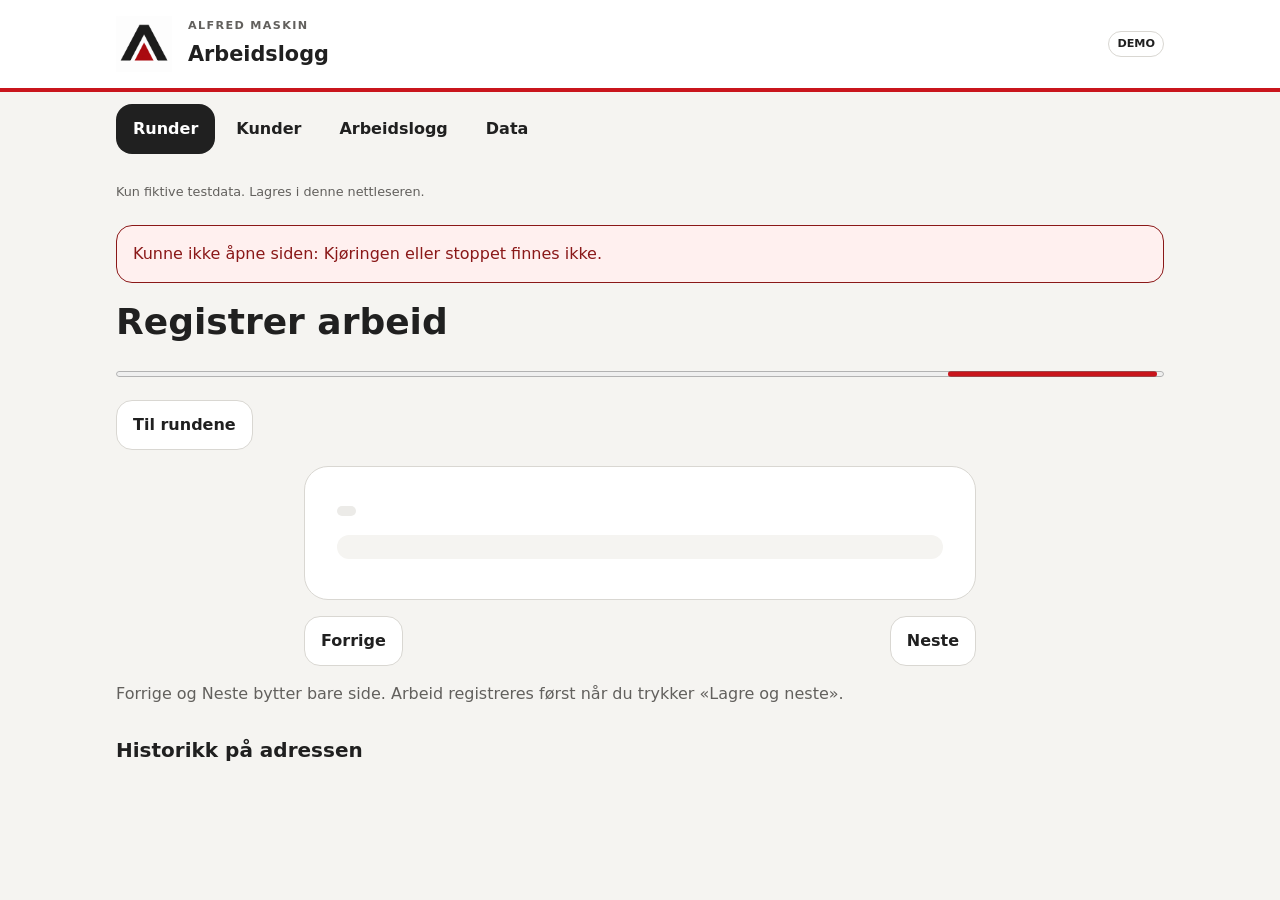
==== arbeid.html @ 04f987e0 "Major update" ====
<!doctype html>
<html lang="nb">
<head>
    <meta charset="UTF-8">
    <meta name="viewport" content="width=device-width, initial-scale=1">
    <title>Registrer arbeid | ALFRED MASKIN</title>
    <link rel="stylesheet" href="style.css">
    <script src="js/data.js" defer></script>
    <script src="js/storage.js" defer></script>
    <script src="js/app.js" defer></script>
</head>
<body data-page="work">
    <header class="app-header">
        <div class="header-inner">
            <img class="brand-logo" src="assets/Nettside%20for%20ALFRED%20MASKIN/3.png" alt="ALFRED MASKIN">
            <div>
                <p class="eyebrow">ALFRED MASKIN</p>
                <p class="app-title">Arbeidslogg</p>
            </div>
            <span class="demo-badge">DEMO</span>
        </div>
    </header>

    <nav class="main-nav" aria-label="Hovedmeny">
        <a href="index.html" aria-current="page">Runder</a>
        <a href="kunder.html">Kunder</a>
        <a href="historikk.html">Arbeidslogg</a>
        <a href="data.html">Data</a>
    </nav>

    <main>
        <p class="prototype-note">Kun fiktive testdata. Lagres i denne nettleseren.</p>
        <p id="feedback" role="status" aria-live="polite" hidden></p>

        <div id="app">
            <div class="page-heading">
                <h1 id="run-name">Registrer arbeid</h1>
                <p id="run-progress"></p>
            </div>

            <progress id="progress" aria-label="Behandlede stopp"></progress>

            <div class="toolbar">
                <a class="button" href="index.html">Til rundene</a>
                <span id="stop-number"></span>
            </div>

            <article class="card work-card">
                <span id="stop-status" class="status"></span>
                <h2 id="customer-name"></h2>
                <p id="work-address" class="address"></p>
                <p id="instructions" class="instructions"></p>
                <p id="saved-work"></p>

                <form id="work-form" class="stack">
                    <label>
                        Tjeneste
                        <select name="service"></select>
                    </label>
                    <label>
                        Utført dato og klokkeslett
                        <input type="datetime-local" name="workedAt" required>
                    </label>
                    <label>
                        Varighet i minutter (valgfritt)
                        <input type="number" name="duration" min="0" max="10080" step="1" inputmode="numeric">
                    </label>
                    <label>
                        Notat (valgfritt)
                        <textarea name="note" rows="3" maxlength="2000"></textarea>
                    </label>
                    <button type="submit" class="primary">Lagre og neste</button>
                    <button type="button" data-action="skip-stop">Hopp over</button>
                </form>
            </article>

            <div class="work-navigation">
                <a id="previous-stop" class="button">Forrige</a>
                <a id="next-stop" class="button">Neste</a>
            </div>

            <p class="muted">Forrige og Neste bytter bare side. Arbeid registreres først når du trykker «Lagre og neste».</p>
            <h2 class="section-title">Historikk på adressen</h2>
            <div id="address-history"></div>
        </div>

        <noscript>JavaScript må være på for å lese og lagre demodata. Menylenkene fungerer uten.</noscript>
    </main>
</body>
</html>
---- style.css ----
/* =========================================================
   Design tokens
   Change these variables to customise the whole app.
   ========================================================= */

:root {
  font-family: system-ui, sans-serif;
  line-height: 1.5;
  color: var(--color-text);
  background: var(--color-background);

  --color-accent: #c9151c;
  --color-accent-hover: #a91016;
  --color-background: #f5f4f1;
  --color-surface: #fff;
  --color-text: #202020;
  --color-muted: #62605d;
  --color-border: #d9d7d2;
  --color-hover-surface: #ecebe7;
  --color-focus: #2467b4;
  --color-inverse: #fff;
  --color-input-border: #a6a39d;
  --color-dark: #202020;
  --color-status-text: #4c4944;
  --color-status-background: #ecebe8;
  --color-success-text: #205e32;
  --color-success-background: #e3f0e6;
  --color-warning-text: #7b5107;
  --color-warning-background: #fff0d6;
  --color-error-text: #8a1818;
  --color-error-background: #fff0ef;
  --color-transparent: transparent;

  --content-width: 68rem;

  
  --radius: 1rem;
  --corner-shape: superellipse(2);

  --radius-small: 1rem;
  --radius-medium: 1.5rem;
  --radius-large: 2.5rem;
}


/* =========================================================
   Reset and shared elements
   ========================================================= */

* {
  box-sizing: border-box;
}

body {
  margin: 0;
}

button,
input,
select,
textarea {
  font: inherit;
}

button,
input,
select {
  min-height: 3rem;
}

button {
  padding: 0.75rem 1rem;
  color: var(--color-text);
  background: var(--color-surface);
  border: 1px solid var(--color-border);
  border-radius: var(--radius-small);
  corner-shape: var(--corner-shape);
  font-weight: 650;
  cursor: pointer;
}

button:hover {
  background: var(--color-hover-surface);
}

button:disabled {
  opacity: 0.45;
  cursor: default;
}

button.primary {
  color: var(--color-inverse);
  background: var(--color-accent);
  border-color: var(--color-accent);
}

button.primary:hover {
  background: var(--color-accent-hover);
}

:focus-visible {
  outline: 3px solid var(--color-focus);
  outline-offset: 3px;
}

[hidden] {
  display: none !important;
}


/* =========================================================
   Typography
   ========================================================= */

h1,
h2,
h3,
p {
  overflow-wrap: anywhere;
}

h1,
h2,
h3 {
  margin: 0;
  line-height: 1.25;
}

h1 {
  font-size: clamp(1.75rem, 4vw, 2.25rem);
}

h2 {
  font-size: 1.25rem;
}

h3 {
  font-size: 1.1rem;
}

p {
  margin: 0.5rem 0;
}

h1:focus {
  outline: none;
}


/* =========================================================
   Page header and navigation
   ========================================================= */

.app-header {
  background: var(--color-inverse);
  border-bottom: 4px solid var(--color-accent);
}

.header-inner {
  display: flex;
  align-items: center;
  gap: 1rem;
  max-width: var(--content-width);
  margin: auto;
  padding: 1rem 1.25rem;
}

.brand-logo {
  width: 3.5rem;
  height: 3.5rem;
  object-fit: contain;
}

.eyebrow {
  margin: 0 0 0.25rem;
  color: var(--color-muted);
  font-size: 0.7rem;
  font-weight: 800;
  letter-spacing: 0.12em;
}

.app-title {
  margin: 0;
  font-size: 1.3rem;
  font-weight: 750;
}

.demo-badge {
  margin-left: auto;
  padding: 0.25rem 0.5rem;
  border: 1px solid var(--color-border);
  border-radius: var(--radius-small);
  corner-shape: var(--corner-shape);
  font-size: 0.7rem;
  font-weight: 750;
}

.main-nav {
  display: flex;
  gap: 0.25rem;
  max-width: var(--content-width);
  margin: auto;
  padding: 0.75rem 1.25rem;
}




/* =========================================================
   Main layout and page content
   ========================================================= */

main {
  max-width: var(--content-width);
  margin: auto;
  padding: 1rem 1.25rem 4rem;
}

.prototype-note {
  margin: 0 0 1.5rem;
  color: var(--color-muted);
  font-size: 0.8rem;
}

.page-heading {
  margin-bottom: 1.5rem;
}

.page-heading p,
.muted,
.card > p {
  color: var(--color-muted);
}

.section-title {
  margin: 2rem 0 1rem;
}


/* =========================================================
   Cards and layout helpers
   ========================================================= */

.card {
  min-width: 0;
  padding: 1.25rem;
  background: var(--color-surface);
  border: 1px solid var(--color-border);
  border-radius: var(--radius-medium);
  corner-shape: var(--corner-shape);
}

.card-grid {
  display: grid;
  grid-template-columns: repeat(auto-fit, minmax(min(100%, 21rem), 1fr));
  gap: 1rem;
}

.stack {
  display: grid;
  gap: 1rem;
}

.toolbar,
.row,
.actions,
.work-navigation {
  display: flex;
  align-items: center;
  gap: 0.75rem;
  flex-wrap: wrap;
}

.toolbar {
  justify-content: space-between;
  margin-bottom: 1rem;
}

.row {
  justify-content: space-between;
}

.actions {
  margin-top: 1rem;
}


/* =========================================================
   Forms
   ========================================================= */

label {
  display: grid;
  gap: 0.4rem;
  min-width: 0;
  font-size: 0.95rem;
  font-weight: 600;
}

input,
select,
textarea {
  width: 100%;
  max-width: 100%;
  min-width: 0;
  padding: 0.65rem 0.75rem;
  color: var(--color-text);
  background: var(--color-inverse);
  border: 1px solid var(--color-input-border);
  border-radius: var(--radius-small);
  corner-shape: var(--corner-shape);
}

input[type="file"] {
  padding: 0.35rem;
  cursor: pointer;
}

input[type="file"]::file-selector-button {
  margin-right: 0.75rem;
  padding: 0.65rem 0.9rem;
  color: var(--color-inverse);
  background: var(--color-dark);
  border: 0;
  border-radius: var(--radius-small);
  corner-shape: var(--corner-shape);
  font: inherit;
  font-weight: 650;
  cursor: pointer;
}

input[type="file"]:hover::file-selector-button {
  background: var(--color-accent);
}

input[type="file"]:focus-visible {
  outline: 3px solid var(--color-focus);
  outline-offset: 3px;
}

textarea {
  resize: vertical;
}

.checkbox {
  display: flex;
  align-items: center;
  gap: 0.5rem;
  min-height: 3rem;
  font-weight: 400;
}

.checkbox input {
  width: 1.25rem;
  height: 1.25rem;
  min-height: 0;
  flex-shrink: 0;
  accent-color: var(--color-accent);
}

.filters,
.form-grid {
  display: grid;
  grid-template-columns: repeat(auto-fit, minmax(min(100%, 13rem), 1fr));
  align-items: end;
  gap: 1rem;
  margin-bottom: 1rem;
}

.form-grid {
  margin: 0;
}

.address-fields {
  display: grid;
  gap: 0.75rem;
  min-width: 0;
  margin: 0;
  padding: 1rem;
  border: 1px solid var(--color-border);
  border-radius: var(--radius-medium);
  corner-shape: var(--corner-shape);
}

legend {
  padding: 0 0.5rem;
  font-weight: 700;
}

.service-options {
  display: flex;
  gap: 0.5rem 1.5rem;
  flex-wrap: wrap;
}


/* =========================================================
   Work route and customer lists
   ========================================================= */

.stop-list {
  display: grid;
  gap: 0.75rem;
  margin: 0;
  padding-left: 0;
  list-style-position: inside;
}

.stop-list li::marker {
  font-weight: 750;
}

.work-card {
  max-width: 42rem;
  margin: 1rem auto;
  padding: clamp(1.25rem, 4vw, 2rem);
}

.work-card h2 {
  margin-top: 0.75rem;
  font-size: 1.6rem;
}

.work-card .address {
  color: var(--color-text);
  font-size: 1.15rem;
}

.instructions {
  padding: 0.75rem;
  background: var(--color-background);
  border-radius: var(--radius-small);
  corner-shape: var(--corner-shape);
  white-space: pre-wrap;
}

.work-card form {
  margin-top: 1.5rem;
}

.work-navigation {
  max-width: 42rem;
  margin: 1rem auto;
  justify-content: space-between;
}


/* =========================================================
   Status, feedback, and utility states
   ========================================================= */

.status {
  display: inline-block;
  padding: 0.3rem 0.6rem;
  color: var(--color-status-text);
  background: var(--color-status-background);
  border-radius: var(--radius-small);
  corner-shape: var(--corner-shape);
  font-size: 0.8rem;
  font-weight: 650;
}

.status.completed {
  color: var(--color-success-text);
  background: var(--color-success-background);
}

.status.skipped {
  color: var(--color-warning-text);
  background: var(--color-warning-background);
}

.small {
  font-size: 0.8rem;
}

.empty {
  padding: 1.5rem;
  color: var(--color-muted);
  border: 1px dashed var(--color-border);
  border-radius: var(--radius-medium);
  corner-shape: var(--corner-shape);
}

.feedback {
  margin: 0 0 1rem;
  padding: 1rem;
  border: 1px solid;
  border-radius: var(--radius-small);
  corner-shape: var(--corner-shape);
}

.success {
  color: var(--color-success-text);
  background: var(--color-success-background);
}

.error {
  color: var(--color-error-text);
  background: var(--color-error-background);
}

.restore-form {
  margin-top: 1.5rem;
  padding-top: 1.5rem;
  border-top: 1px solid var(--color-border);
}

progress {
  width: 100%;
  height: 0.75rem;
  margin-bottom: 1rem;
  accent-color: var(--color-accent);
}


/* =========================================================
   Responsive adjustments
   ========================================================= */

@media (max-width: 36rem) {
  .header-inner,
  main {
    padding-right: 1rem;
    padding-left: 1rem;
  }

  .main-nav {
    gap: 0;
    padding: 0.5rem;
  }


  .actions > button {
    flex: 1 1 auto;
  }

  .demo-badge {
    font-size: 0.6rem;
  }

  .card {
    padding: 1rem;
  }
}
/* Ordinary links share the same appearance as action buttons. */
a.button, .main-nav a {
  display: inline-flex; align-items: center; justify-content: center;
  min-height: 3rem; padding: 0.75rem 1rem; color: var(--color-text);
  background: var(--color-surface); border: 1px solid var(--color-border);
  border-radius: var(--radius-small); corner-shape: var(--corner-shape);
  font-weight: 650; text-decoration: none;
}
a.button.primary { background: var(--color-accent); border-color: var(--color-accent); color: var(--color-inverse); }
a.button:hover { background: var(--color-hover-surface); }
a.button.primary:hover { background: var(--color-accent-hover); }
.main-nav a { border-color: var(--color-transparent); background: var(--color-transparent); }
.main-nav a[aria-current] { background: var(--color-dark); color: var(--color-inverse); }
a[aria-disabled] { opacity: 0.45; cursor: default; }
@media (max-width: 36rem) {
  .main-nav a { flex: 1; padding: 0.6rem 0.4rem; font-size: 0.85rem; }
  .actions > a { flex: 1 1 auto; }
}
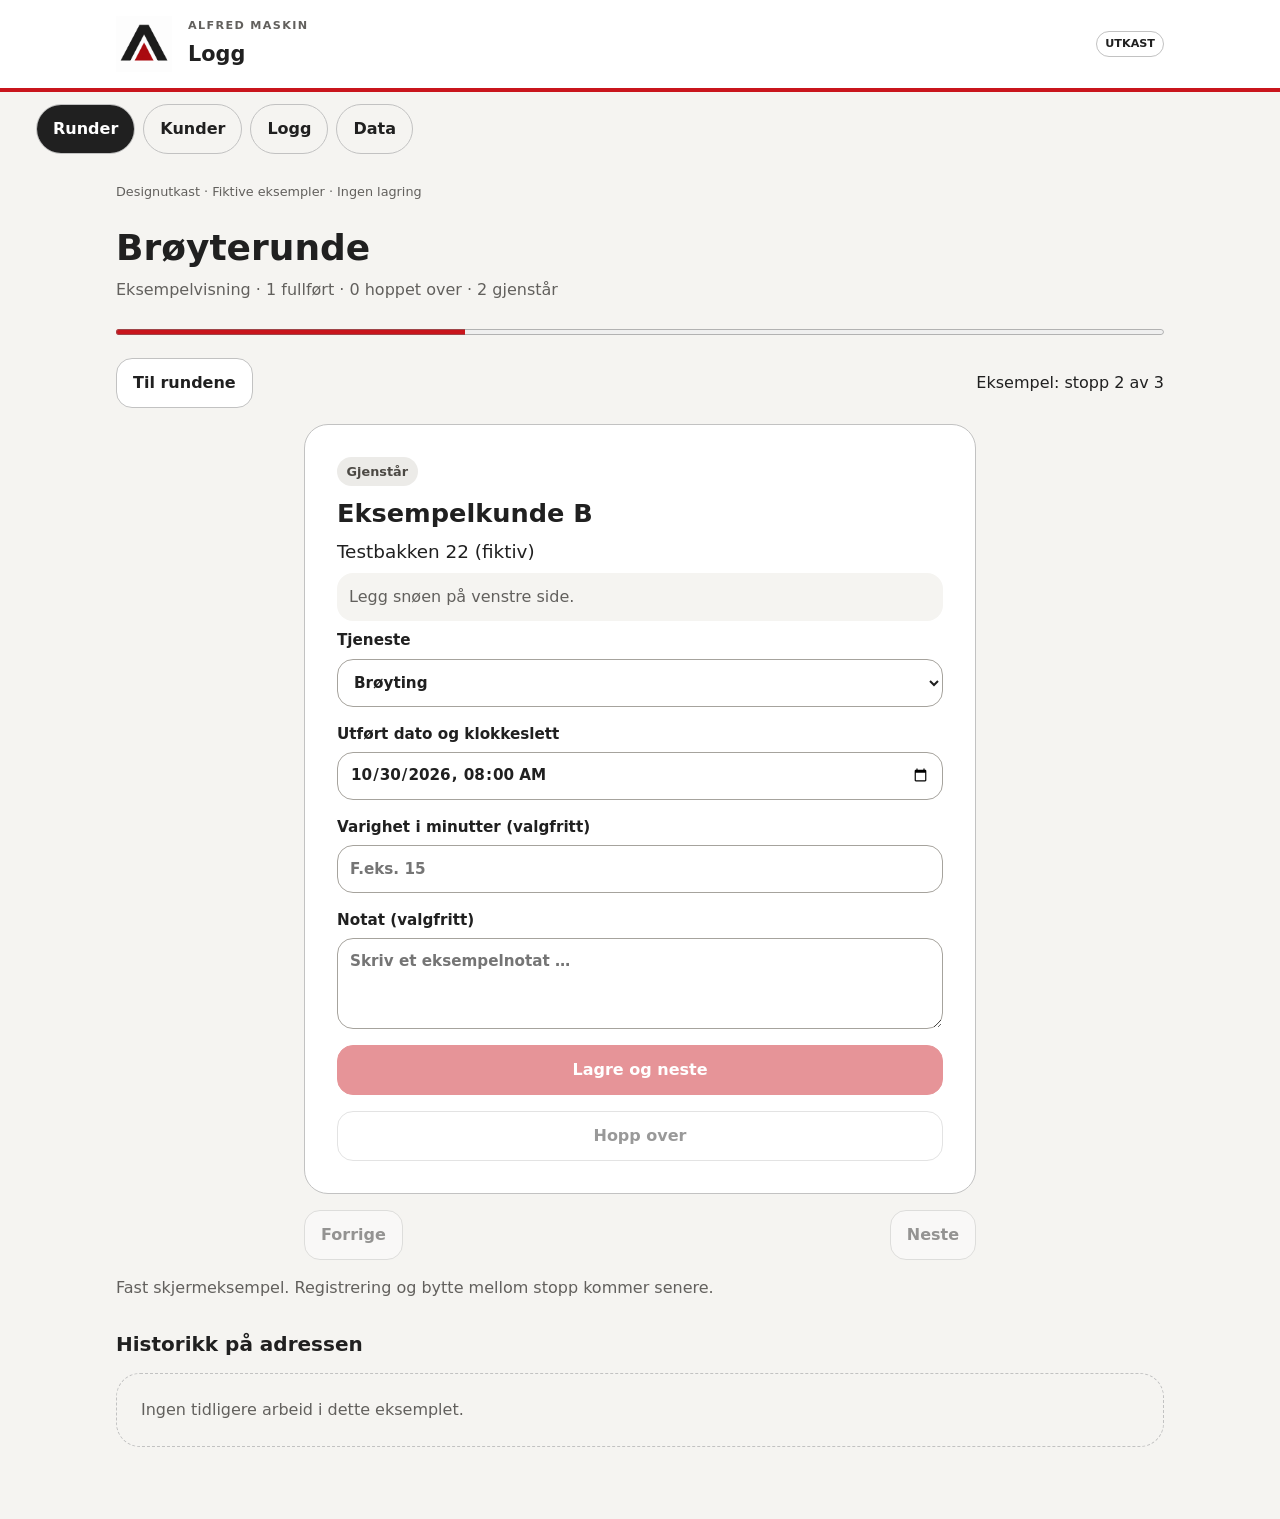
==== commit 77d7bef9: "No JavaScript + minor redesign" ====
--- a/arbeid.html
+++ b/arbeid.html
@@ -1,90 +1,85 @@
 <!doctype html>
 <html lang="nb">
-<head>
-    <meta charset="UTF-8">
-    <meta name="viewport" content="width=device-width, initial-scale=1">
-    <title>Registrer arbeid | ALFRED MASKIN</title>
-    <link rel="stylesheet" href="style.css">
-    <script src="js/data.js" defer></script>
-    <script src="js/storage.js" defer></script>
-    <script src="js/app.js" defer></script>
-</head>
-<body data-page="work">
-    <header class="app-header">
-        <div class="header-inner">
-            <img class="brand-logo" src="assets/Nettside%20for%20ALFRED%20MASKIN/3.png" alt="ALFRED MASKIN">
-            <div>
-                <p class="eyebrow">ALFRED MASKIN</p>
-                <p class="app-title">Arbeidslogg</p>
+    <head>
+        <meta charset="UTF-8">
+        <meta name="viewport" content="width=device-width, initial-scale=1">
+        <title>Registrer arbeid | ALFRED MASKIN</title>
+        <link rel="stylesheet" href="style.css">
+    </head>
+    <body>
+        <header class="app-header">
+            <div class="header-inner">
+                <img class="brand-logo" src="assets/Nettside%20for%20ALFRED%20MASKIN/3.png" alt="ALFRED MASKIN">
+                <div>
+                    <p class="eyebrow">ALFRED MASKIN</p>
+                    <p class="app-title">Logg</p>
+                </div>
+                <span class="demo-badge">UTKAST</span>
             </div>
-            <span class="demo-badge">DEMO</span>
-        </div>
-    </header>
-
-    <nav class="main-nav" aria-label="Hovedmeny">
-        <a href="index.html" aria-current="page">Runder</a>
-        <a href="kunder.html">Kunder</a>
-        <a href="historikk.html">Arbeidslogg</a>
-        <a href="data.html">Data</a>
-    </nav>
-
-    <main>
-        <p class="prototype-note">Kun fiktive testdata. Lagres i denne nettleseren.</p>
-        <p id="feedback" role="status" aria-live="polite" hidden></p>
-
-        <div id="app">
+        </header>
+        <nav class="main-nav" aria-label="Hovedmeny">
+            <a href="index.html" aria-current="page">
+                <span>Runder</span>
+            </a>
+            <a href="kunder.html">
+                <span>Kunder</span>
+            </a>
+            <a href="historikk.html">
+                <span>Logg</span>
+            </a>
+            <a href="data.html">
+                <span>Data</span>
+            </a>
+        </nav>
+        <main>
+            <p class="prototype-note">Designutkast · Fiktive eksempler · Ingen lagring</p>
             <div class="page-heading">
-                <h1 id="run-name">Registrer arbeid</h1>
-                <p id="run-progress"></p>
+                <h1>Brøyterunde</h1>
+                <p>Eksempelvisning · 1 fullført · 0 hoppet over · 2 gjenstår</p>
             </div>
-
-            <progress id="progress" aria-label="Behandlede stopp"></progress>
-
+            <progress value="1" max="3" aria-label="Eksempel: behandlede stopp"></progress>
             <div class="toolbar">
                 <a class="button" href="index.html">Til rundene</a>
-                <span id="stop-number"></span>
+                <span>Eksempel: stopp 2 av 3</span>
             </div>
-
             <article class="card work-card">
-                <span id="stop-status" class="status"></span>
-                <h2 id="customer-name"></h2>
-                <p id="work-address" class="address"></p>
-                <p id="instructions" class="instructions"></p>
-                <p id="saved-work"></p>
-
-                <form id="work-form" class="stack">
+                <span class="status pending">Gjenstår</span>
+                <h2>Eksempelkunde B</h2>
+                <p class="address">Testbakken 22 (fiktiv)</p>
+                <p class="instructions">Legg snøen på venstre side.</p>
+                <!-- Feltene kan prøves, men knappene er deaktivert og ingenting lagres. -->
+                <div class="stack">
                     <label>
                         Tjeneste
-                        <select name="service"></select>
+                        <select name="service">
+                            <option>Brøyting</option>
+                            <option>Strøing</option>
+                            <option>Annet arbeid</option>
+                        </select>
                     </label>
                     <label>
                         Utført dato og klokkeslett
-                        <input type="datetime-local" name="workedAt" required>
+                        <input type="datetime-local" value="2026-10-30T08:00">
                     </label>
                     <label>
                         Varighet i minutter (valgfritt)
-                        <input type="number" name="duration" min="0" max="10080" step="1" inputmode="numeric">
+                        <input type="number" min="0" placeholder="F.eks. 15">
                     </label>
                     <label>
                         Notat (valgfritt)
-                        <textarea name="note" rows="3" maxlength="2000"></textarea>
+                        <textarea rows="3" placeholder="Skriv et eksempelnotat …"></textarea>
                     </label>
-                    <button type="submit" class="primary">Lagre og neste</button>
-                    <button type="button" data-action="skip-stop">Hopp over</button>
-                </form>
+                    <button type="button" disabled class="primary">Lagre og neste</button>
+                    <button type="button" disabled>Hopp over</button>
+                </div>
             </article>
-
             <div class="work-navigation">
-                <a id="previous-stop" class="button">Forrige</a>
-                <a id="next-stop" class="button">Neste</a>
+                <button type="button" disabled>Forrige</button>
+                <button type="button" disabled>Neste</button>
             </div>
-
-            <p class="muted">Forrige og Neste bytter bare side. Arbeid registreres først når du trykker «Lagre og neste».</p>
+            <p class="muted">Fast skjermeksempel. Registrering og bytte mellom stopp kommer senere.</p>
             <h2 class="section-title">Historikk på adressen</h2>
-            <div id="address-history"></div>
-        </div>
-
-        <noscript>JavaScript må være på for å lese og lagre demodata. Menylenkene fungerer uten.</noscript>
-    </main>
-</body>
+            <p class="empty">Ingen tidligere arbeid i dette eksemplet.</p>
+        </main>
+    </body>
 </html>
--- a/style.css
+++ b/style.css
@@ -10,12 +10,13 @@
   background: var(--color-background);
 
   --color-accent: #c9151c;
+  --color-accent-light: #f54444;
   --color-accent-hover: #a91016;
   --color-background: #f5f4f1;
   --color-surface: #fff;
   --color-text: #202020;
   --color-muted: #62605d;
-  --color-border: #d9d7d2;
+  --color-border: #c2c2c2;
   --color-hover-surface: #ecebe7;
   --color-focus: #2467b4;
   --color-inverse: #fff;
@@ -33,13 +34,17 @@
 
   --content-width: 68rem;
 
-  
+
   --radius: 1rem;
   --corner-shape: superellipse(2);
 
   --radius-small: 1rem;
   --radius-medium: 1.5rem;
   --radius-large: 2.5rem;
+  --radius-pill: 9999px;
+
+  /* Endre denne verdien hvis du vil ha raskere eller langsommere glidning. */
+  --nav-slide-duration: 380ms;
 }
 
 
@@ -196,14 +201,14 @@
 }
 
 .main-nav {
+  z-index: 20;
   display: flex;
-  gap: 0.25rem;
-  max-width: var(--content-width);
-  margin: auto;
+  gap: 0.5rem;
+  max-width: fit-content;
+  margin-left: 1rem;
+  margin-right: 1rem;
   padding: 0.75rem 1.25rem;
 }
-
-
 
 
 /* =========================================================
@@ -525,9 +530,38 @@
     padding-left: 1rem;
   }
 
+  main {
+    padding-bottom: 6rem;
+  }
+
   .main-nav {
-    gap: 0;
+    position: fixed;
+    bottom: calc(4px + env(safe-area-inset-bottom, 0px));
+    right: 0;
+    left: 0;
+    width: auto;
+    max-width: none;
+    max-height: fit-content;
+    border: 1px solid var(--color-border);
+    border-radius: var(--radius-pill);
+    box-sizing: border-box;
+    overflow: hidden;
+    gap: 0.5rem;
     padding: 0.5rem;
+
+    background-color: rgba(0, 0, 0, 0.02);
+    -webkit-backdrop-filter: blur(5px);
+    backdrop-filter: blur(3px);
+  }
+
+  .main-nav a {
+    min-width: 0;
+    flex: 1 1 0;
+    padding-right: 0.5rem;
+    padding-left: 0.5rem;
+    overflow: hidden;
+    text-overflow: ellipsis;
+    white-space: nowrap;
   }
 
 
@@ -543,21 +577,212 @@
     padding: 1rem;
   }
 }
+
 /* Ordinary links share the same appearance as action buttons. */
-a.button, .main-nav a {
-  display: inline-flex; align-items: center; justify-content: center;
-  min-height: 3rem; padding: 0.75rem 1rem; color: var(--color-text);
-  background: var(--color-surface); border: 1px solid var(--color-border);
-  border-radius: var(--radius-small); corner-shape: var(--corner-shape);
-  font-weight: 650; text-decoration: none;
-}
-a.button.primary { background: var(--color-accent); border-color: var(--color-accent); color: var(--color-inverse); }
-a.button:hover { background: var(--color-hover-surface); }
-a.button.primary:hover { background: var(--color-accent-hover); }
-.main-nav a { border-color: var(--color-transparent); background: var(--color-transparent); }
-.main-nav a[aria-current] { background: var(--color-dark); color: var(--color-inverse); }
-a[aria-disabled] { opacity: 0.45; cursor: default; }
+a.button {
+  display: inline-flex;
+  align-items: center;
+  justify-content: center;
+  min-height: 3rem;
+  padding: 0.75rem 1rem;
+  color: var(--color-text);
+  background: var(--color-surface);
+  border: 1px solid var(--color-border);
+  border-radius: var(--radius-small);
+  corner-shape: var(--corner-shape);
+  font-weight: 650;
+  text-decoration: none;
+}
+
+.main-nav a {
+  display: inline-flex;
+  align-items: center;
+  justify-content: center;
+  min-height: 3rem;
+  padding: 0.75rem 1rem;
+  color: var(--color-text);
+  background: var(--color-surface);
+  border: 1px solid var(--color-border);
+  border-radius: var(--radius-pill);
+  font-weight: 650;
+  text-decoration: none;
+}
+
+a.button.primary {
+  background: var(--color-accent);
+  border-color: var(--color-accent);
+  color: var(--color-inverse);
+}
+
+a.button:hover {
+  background: var(--color-hover-surface);
+}
+
+a.button.primary:hover {
+  background: var(--color-accent-hover);
+}
+
+
+
+
+#main-button {
+  padding: 10px;
+  min-height: 3rem;
+  height: 3rem;
+  border-radius: var(--radius-pill);
+  corner-shape: round;
+  max-width: none;
+  width: fit-content;
+  justify-content: flex-start;
+  text-align: left;
+}
+
+#main-button > div {
+  margin-left: 10px;
+  padding: 3px;
+  width: 2rem;
+  height: 2rem;
+  flex: 0 0 2rem;
+  border-radius: 50%;
+  background-color: var(--color-accent-light);
+
+  transition: all 0.2s ease;
+}
+
+#main-button > div:hover {
+  width: 2.2rem;
+  height: 2.2rem;
+  flex: 0 0 2.2rem;
+}
+
+
+
+
+
+
+
+
+
+
+.main-nav a {
+  position: relative;
+  isolation: isolate;
+  border-color: var(--color-border);
+  background: var(--color-transparent);
+}
+
+.main-nav a[aria-current] {
+  color: var(--color-inverse);
+}
+
+/* Bakgrunn og tekst er separate lag, slik at bare pillen glir. */
+.main-nav a::before {
+  content: "";
+  position: absolute;
+  inset: 0;
+  border-radius: inherit;
+  pointer-events: none;
+}
+
+.main-nav a[aria-current]::before {
+  background: var(--color-dark);
+  view-transition-name: nav-highlight;
+}
+
+.main-nav a span {
+  position: relative;
+  z-index: 1;
+}
+
+/* Samme navn på alle sidene lar nettleseren holde teksten i ro. */
+.main-nav a[href="index.html"] span {
+  view-transition-name: nav-rounds;
+}
+
+.main-nav a[href="kunder.html"] span {
+  view-transition-name: nav-customers;
+}
+
+.main-nav a[href="historikk.html"] span {
+  view-transition-name: nav-history;
+}
+
+.main-nav a[href="data.html"] span {
+  view-transition-name: nav-data;
+}
+
+
+/* =========================================================
+   Sliding navbar - ingen JavaScript
+   Bruk Live Server for animasjon mellom HTML-sidene.
+   Nettlesere uten støtte viser vanlige, fungerende lenker.
+   ========================================================= */
+
+@view-transition {
+  navigation: auto;
+}
+
+/* Sidens innhold byttes normalt. Vi animerer bare navigasjonen. */
+::view-transition-group(root) {
+  z-index: 0;
+  animation: none;
+}
+
+::view-transition-old(root) {
+  display: none;
+}
+
+::view-transition-new(root) {
+  animation: none;
+}
+
+/* Nettleseren flytter pillen fra gammel til ny posisjon. */
+::view-transition-group(nav-highlight) {
+  z-index: 1;
+  animation-duration: var(--nav-slide-duration);
+  animation-timing-function: cubic-bezier(0.22, 1, 0.36, 1);
+}
+
+::view-transition-old(nav-highlight) {
+  display: none;
+}
+
+::view-transition-new(nav-highlight) {
+  height: 100%;
+  animation: none;
+}
+
+/* Teksten ligger over pillen, også mens animasjonen kjører. */
+::view-transition-group(nav-rounds),
+::view-transition-group(nav-customers),
+::view-transition-group(nav-history),
+::view-transition-group(nav-data) {
+  z-index: 2;
+  animation-duration: var(--nav-slide-duration);
+  animation-timing-function: cubic-bezier(0.22, 1, 0.36, 1);
+}
+
+/* Respekter telefonens innstilling for redusert bevegelse. */
+@media (prefers-reduced-motion: reduce) {
+  @view-transition {
+    navigation: none;
+  }
+}
+
+a[aria-disabled] {
+  opacity: 0.45;
+  cursor: default;
+}
+
 @media (max-width: 36rem) {
-  .main-nav a { flex: 1; padding: 0.6rem 0.4rem; font-size: 0.85rem; }
-  .actions > a { flex: 1 1 auto; }
-}
+  .main-nav a {
+    flex: 1;
+    padding: 0.6rem 0.4rem;
+    font-size: 0.85rem;
+  }
+
+  .actions > a {
+    flex: 1 1 auto;
+  }
+
+}
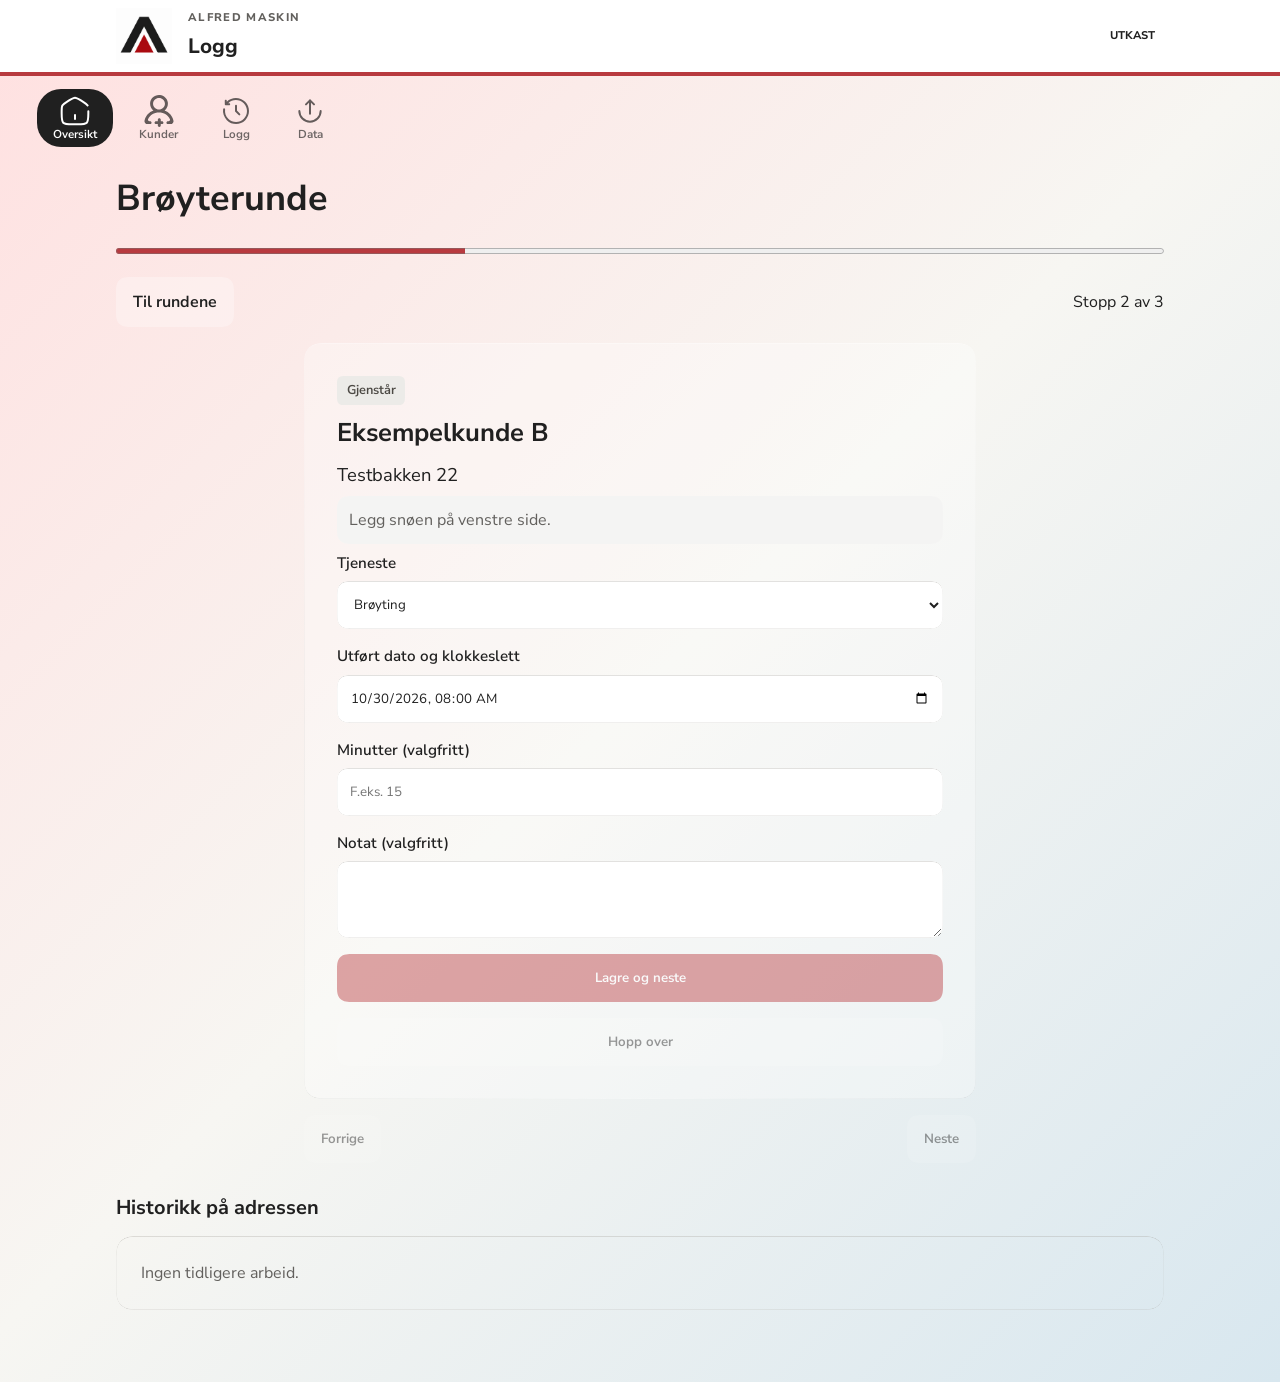
==== commit 307920ff: "Major redesign - glass" ====
--- a/arbeid.html
+++ b/arbeid.html
@@ -5,6 +5,7 @@
         <meta name="viewport" content="width=device-width, initial-scale=1">
         <title>Registrer arbeid | ALFRED MASKIN</title>
         <link rel="stylesheet" href="style.css">
+        <link rel="stylesheet" href="continuous-corners.css">
     </head>
     <body>
         <header class="app-header">
@@ -19,55 +20,65 @@
         </header>
         <nav class="main-nav" aria-label="Hovedmeny">
             <a href="index.html" aria-current="page">
-                <span>Runder</span>
+                <img src="assets/home.svg" alt="" aria-hidden="true">
+                <span>Oversikt</span>
             </a>
             <a href="kunder.html">
+                <img src="assets/customers.svg" alt="" aria-hidden="true">
                 <span>Kunder</span>
             </a>
             <a href="historikk.html">
+                <img src="assets/history.svg" alt="" aria-hidden="true">
                 <span>Logg</span>
             </a>
             <a href="data.html">
+                <img src="assets/export.svg" alt="" aria-hidden="true">
                 <span>Data</span>
             </a>
         </nav>
         <main>
-            <p class="prototype-note">Designutkast · Fiktive eksempler · Ingen lagring</p>
             <div class="page-heading">
                 <h1>Brøyterunde</h1>
-                <p>Eksempelvisning · 1 fullført · 0 hoppet over · 2 gjenstår</p>
             </div>
             <progress value="1" max="3" aria-label="Eksempel: behandlede stopp"></progress>
             <div class="toolbar">
                 <a class="button" href="index.html">Til rundene</a>
-                <span>Eksempel: stopp 2 av 3</span>
+                <span>Stopp 2 av 3</span>
             </div>
             <article class="card work-card">
                 <span class="status pending">Gjenstår</span>
                 <h2>Eksempelkunde B</h2>
-                <p class="address">Testbakken 22 (fiktiv)</p>
+                <p class="address">Testbakken 22</p>
                 <p class="instructions">Legg snøen på venstre side.</p>
                 <!-- Feltene kan prøves, men knappene er deaktivert og ingenting lagres. -->
                 <div class="stack">
                     <label>
                         Tjeneste
-                        <select name="service">
-                            <option>Brøyting</option>
-                            <option>Strøing</option>
-                            <option>Annet arbeid</option>
-                        </select>
+                        <span class="smooth-field">
+                            <select name="service">
+                                <option>Brøyting</option>
+                                <option>Strøing</option>
+                                <option>Annet arbeid</option>
+                            </select>
+                        </span>
                     </label>
                     <label>
                         Utført dato og klokkeslett
-                        <input type="datetime-local" value="2026-10-30T08:00">
+                        <span class="smooth-field">
+                            <input type="datetime-local" value="2026-10-30T08:00">
+                        </span>
                     </label>
                     <label>
-                        Varighet i minutter (valgfritt)
-                        <input type="number" min="0" placeholder="F.eks. 15">
+                        Minutter (valgfritt)
+                        <span class="smooth-field">
+                            <input type="number" min="0" placeholder="F.eks. 15">
+                        </span>
                     </label>
                     <label>
                         Notat (valgfritt)
-                        <textarea rows="3" placeholder="Skriv et eksempelnotat …"></textarea>
+                        <span class="smooth-field">
+                            <textarea rows="3" placeholder=""></textarea>
+                        </span>
                     </label>
                     <button type="button" disabled class="primary">Lagre og neste</button>
                     <button type="button" disabled>Hopp over</button>
@@ -77,9 +88,9 @@
                 <button type="button" disabled>Forrige</button>
                 <button type="button" disabled>Neste</button>
             </div>
-            <p class="muted">Fast skjermeksempel. Registrering og bytte mellom stopp kommer senere.</p>
+
             <h2 class="section-title">Historikk på adressen</h2>
-            <p class="empty">Ingen tidligere arbeid i dette eksemplet.</p>
+            <p class="empty">Ingen tidligere arbeid.</p>
         </main>
     </body>
 </html>
--- a/style.css
+++ b/style.css
@@ -1,23 +1,35 @@
+/* Lokal fontfil. Ingen tilkobling til Google Fonts er nødvendig. */
+@font-face {
+  font-family: "Nunito Sans";
+  src: url("assets/fonts/NunitoSans-VariableFont_YTLC,opsz,wdth,wght.ttf") format("truetype");
+  font-weight: 200 1000;
+  font-style: normal;
+  font-display: swap;
+}
+
+
 /* =========================================================
    Design tokens
    Change these variables to customise the whole app.
    ========================================================= */
 
 :root {
-  font-family: system-ui, sans-serif;
+  /* Apple bruker sin innebygde systemfont. Andre enheter bruker Nunito Sans. */
+  font-family: -apple-system, BlinkMacSystemFont, "Nunito Sans", system-ui, sans-serif;
+  font-optical-sizing: auto;
   line-height: 1.5;
   color: var(--color-text);
-  background: var(--color-background);
-
-  --color-accent: #c9151c;
-  --color-accent-light: #f54444;
-  --color-accent-hover: #a91016;
-  --color-background: #f5f4f1;
-  --color-surface: #fff;
+  background: linear-gradient(135deg, #ffe0e0 0%, #f7f6f2 50%, #d8e7ef 100%);
+
+  --color-accent: #b83a3f;
+  --color-accent-light: #ee7777;
+  --color-accent-hover: #963036;
+  --color-background: #f4f4f3;
+  --color-surface: rgba(255, 255, 255, 0.3);
   --color-text: #202020;
   --color-muted: #62605d;
-  --color-border: #c2c2c2;
-  --color-hover-surface: #ecebe7;
+  --color-border: #ffffff;
+  --color-hover-surface: #e9e9e7;
   --color-focus: #2467b4;
   --color-inverse: #fff;
   --color-input-border: #a6a39d;
@@ -32,6 +44,41 @@
   --color-error-background: #fff0ef;
   --color-transparent: transparent;
 
+  /* GLASSKANTER: bare omrisset på kort, ikke bakgrunnen inni.
+     Topp = lyst gjenskinn. Sider = tynn skygge. Bunn = svak refleks.
+     Sett --glass-edge-opacity til 0 for å skjule disse kantene. */
+  --glass-edge-top: rgba(255, 255, 255, 0.98);
+  --glass-edge-shoulder: rgba(255, 255, 255, 0.72);
+  --glass-edge-side: rgba(30, 45, 42, 0.46);
+  --glass-edge-lower: rgba(55, 70, 65, 0.26);
+  --glass-edge-bottom: rgba(255, 255, 255, 0.5);
+  --glass-edge-opacity: 1;
+
+  /* Små lyse glimt ligger over den retningsbestemte kantfargen. */
+  --glass-edge-paint:
+    radial-gradient(
+      ellipse 85% 4px at 50% 0%,
+      var(--glass-edge-top),
+      transparent
+    ),
+    radial-gradient(
+      ellipse 70% 2px at 50% 100%,
+      var(--glass-edge-bottom),
+      transparent
+    ),
+    conic-gradient(
+      from 0deg at 50% 50%,
+      var(--glass-edge-top) 0deg,
+      var(--glass-edge-shoulder) 40deg,
+      var(--glass-edge-side) 90deg,
+      var(--glass-edge-lower) 145deg,
+      var(--glass-edge-bottom) 180deg,
+      var(--glass-edge-lower) 215deg,
+      var(--glass-edge-side) 270deg,
+      var(--glass-edge-shoulder) 320deg,
+      var(--glass-edge-top) 360deg
+    );
+
   --content-width: 68rem;
 
 
@@ -64,7 +111,7 @@
 input,
 select,
 textarea {
-  font: inherit;
+  font-family: inherit;
 }
 
 button,
@@ -77,7 +124,7 @@
   padding: 0.75rem 1rem;
   color: var(--color-text);
   background: var(--color-surface);
-  border: 1px solid var(--color-border);
+  border: 1px solid transparent;
   border-radius: var(--radius-small);
   corner-shape: var(--corner-shape);
   font-weight: 650;
@@ -167,7 +214,7 @@
   gap: 1rem;
   max-width: var(--content-width);
   margin: auto;
-  padding: 1rem 1.25rem;
+  padding: 0.5rem 1.25rem;
 }
 
 .brand-logo {
@@ -251,8 +298,13 @@
   padding: 1.25rem;
   background: var(--color-surface);
   border: 1px solid var(--color-border);
+  box-shadow: 10px 10px 5px 4px rgba(0, 0, 0, 1);
   border-radius: var(--radius-medium);
   corner-shape: var(--corner-shape);
+}
+
+.card h2 {
+  margin-bottom: 0.75rem;
 }
 
 .card-grid {
@@ -261,6 +313,70 @@
   gap: 1rem;
 }
 
+.daily-plan-header {
+  display: flex;
+  flex-direction: row;
+  align-items: center;
+  height: fit-content;
+  margin: 1rem 0;
+}
+
+#daily-plan-heading {
+  margin: 0;
+}
+
+.daily-plan-header p {
+  height: fit-content;
+  margin: 0 1rem 0 auto;
+}
+
+.round-stop {
+  display: grid;
+  grid-template-columns: minmax(0, 1fr) auto;
+  align-items: center;
+  gap: 0.75rem;
+  padding: 0.6rem;
+}
+
+.round-stop:last-child {
+  align-items: center;
+}
+
+.round-stop > .heading {
+  grid-column: 1;
+  grid-row: 1;
+  margin-left: 0.5rem;
+}
+
+.round-stop > .heading p {
+  margin: 0;
+}
+
+.round-stop > .actions {
+  grid-column: 2;
+  grid-row: 1;
+  display: flex;
+  flex-direction: row;
+  align-items: center;
+  justify-content: flex-end;
+  justify-self: end;
+  gap: 0.35rem;
+  margin-top: 0;
+}
+
+.round-stop > .actions > button {
+  width: 2.25rem;
+  min-height: 2.25rem;
+  padding: 0.3rem 0.3rem;
+  font-size: 0.85rem;
+}
+
+.round-stop > .actions > button svg {
+  display: block;
+  width: 100%;
+  height: 100%;
+}
+
 .stack {
   display: grid;
   gap: 1rem;
@@ -268,7 +384,6 @@
 
 .toolbar,
 .row,
-.actions,
 .work-navigation {
   display: flex;
   align-items: center;
@@ -283,10 +398,6 @@
 
 .row {
   justify-content: space-between;
-}
-
-.actions {
-  margin-top: 1rem;
 }
 
 
@@ -522,6 +633,253 @@
 /* =========================================================
    Responsive adjustments
    ========================================================= */
+
+/* Ordinary links share the same appearance as action buttons. */
+a.button {
+  display: inline-flex;
+  align-items: center;
+  justify-content: center;
+  min-height: 3rem;
+  padding: 0.75rem 1rem;
+  color: var(--color-text);
+  background: var(--color-surface);
+  border: 1px solid transparent;
+  border-radius: var(--radius-small);
+  corner-shape: var(--corner-shape);
+  font-weight: 650;
+  text-decoration: none;
+
+  transition: background-color 0.1s ease;
+}
+
+.main-nav a {
+  display: inline-flex;
+  align-items: center;
+  justify-content: center;
+  flex-direction: column;
+  gap: 0.15rem;
+  min-height: 3.75rem;
+  padding: 0.25rem 1rem;
+  color: var(--color-text);
+  background: var(--color-surface);
+  border: 1px solid var(--color-border);
+  border-radius: var(--radius-pill);
+  font-weight: 650;
+  text-decoration: none;
+}
+
+a.button.primary {
+  background: var(--color-accent);
+  border-color: var(--color-accent);
+  color: var(--color-inverse);
+}
+
+a.button:hover {
+  background: var(--color-hover-surface);
+}
+
+a.button.primary:hover {
+  background: var(--color-accent-hover);
+}
+
+
+
+
+#main-button {
+  padding: 10px;
+  min-height: 3rem;
+  height: 3rem;
+  border-radius: var(--radius-pill);
+  border: 1px solid transparent;
+  corner-shape: round;
+  max-width: none;
+  width: fit-content;
+  justify-content: flex-start;
+  text-align: left;
+}
+
+#main-button > div {
+  margin-left: 10px;
+  padding: 3px;
+  width: 2rem;
+  height: 2rem;
+  flex: 0 0 2rem;
+  border-radius: 50%;
+  background-color: var(--color-accent-light);
+
+  transition: all 0.2s ease;
+}
+
+#main-button > div:hover {
+  width: 2.2rem;
+  height: 2.2rem;
+  flex: 0 0 2.2rem;
+}
+
+
+
+
+
+
+
+
+
+
+.main-nav a {
+  position: relative;
+  isolation: isolate;
+  border-color: var(--color-transparent);
+  background: var(--color-transparent);
+}
+
+.main-nav a[aria-current] {
+  color: var(--color-inverse);
+}
+
+/* Bakgrunn og tekst er separate lag, slik at bare pillen glir. */
+.main-nav a::before {
+  content: "";
+  position: absolute;
+  inset: 0;
+  border-radius: inherit;
+  pointer-events: none;
+}
+
+.main-nav a[aria-current]::before {
+  background: var(--color-dark);
+  view-transition-name: nav-highlight;
+}
+
+.main-nav a span {
+  position: relative;
+  z-index: 1;
+  opacity: 0.65;
+  font-size: 0.72em;
+  line-height: 1;
+}
+
+.main-nav a img {
+  position: relative;
+  z-index: 1;
+  width: 2rem;
+  height: 2rem;
+  object-fit: contain;
+  filter: grayscale(1) brightness(0);
+  opacity: 0.6;
+}
+
+.main-nav a[aria-current] span {
+  opacity: 1;
+}
+
+.main-nav a[aria-current] img {
+  filter: brightness(0) invert(1);
+  opacity: 1;
+}
+
+/* Samme navn på alle sidene lar nettleseren holde teksten i ro. */
+.main-nav a[href="index.html"] span {
+  view-transition-name: nav-rounds;
+}
+
+.main-nav a[href="kunder.html"] span {
+  view-transition-name: nav-customers;
+}
+
+.main-nav a[href="historikk.html"] span {
+  view-transition-name: nav-history;
+}
+
+.main-nav a[href="data.html"] span {
+  view-transition-name: nav-data;
+}
+
+
+/* =========================================================
+   Sliding navbar - ingen JavaScript
+   Bruk Live Server for animasjon mellom HTML-sidene.
+   Nettlesere uten støtte viser vanlige, fungerende lenker.
+   ========================================================= */
+
+@view-transition {
+  navigation: auto;
+}
+
+/* Ta bare øyeblikksbilder av de navngitte delene i navigasjonen.
+   Å skjule animasjonen for root var ikke nok: nettleseren laget fortsatt
+   et bilde av hele siden, inkludert alle SVG-maskene. Det var tregt i WebKit.
+   Resten av siden vises nå direkte under navigasjonens animasjon. */
+:root {
+  view-transition-name: none;
+}
+
+/* Nettleseren flytter pillen fra gammel til ny posisjon. */
+::view-transition-group(nav-highlight) {
+  z-index: 1;
+  animation-duration: var(--nav-slide-duration);
+  animation-timing-function: cubic-bezier(0.22, 1, 0.36, 1);
+  will-change: transform;
+}
+
+::view-transition-old(nav-highlight) {
+  display: none;
+}
+
+::view-transition-new(nav-highlight) {
+  height: 100%;
+  animation: none;
+}
+
+/* Teksten ligger over pillen, også mens animasjonen kjører. */
+::view-transition-group(nav-rounds),
+::view-transition-group(nav-customers),
+::view-transition-group(nav-history),
+::view-transition-group(nav-data) {
+  z-index: 2;
+  /* Menyteksten står stille. Bare den mørke markøren skal flytte seg. */
+  animation: none;
+}
+
+/* Tekst trenger heller ingen overtoning mellom to like kopier. */
+::view-transition-old(nav-rounds),
+::view-transition-old(nav-customers),
+::view-transition-old(nav-history),
+::view-transition-old(nav-data) {
+  display: none;
+}
+
+::view-transition-new(nav-rounds),
+::view-transition-new(nav-customers),
+::view-transition-new(nav-history),
+::view-transition-new(nav-data) {
+  animation: none;
+}
+
+@media (max-width: 36rem) {
+  /* Alle fire faner er like store på mobil.
+     Fast størrelse overstyrer nettleserens automatiske bredde-/høydeanimasjon.
+     Bare transform (posisjonen) får animere. !important er nødvendig fordi
+     nettleserens genererte keyframes ellers overstyrer disse verdiene.
+
+     Bredde: skjerm minus marger, menykant, padding og tre mellomrom,
+     delt på fire faner, minus fanens to gjennomsiktige kantpiksler. */
+  ::view-transition-group(nav-highlight) {
+    width: calc((100vw - 2rem - 2px - 1.2rem - 1.5rem) / 4 - 2px) !important;
+    height: calc(3.75rem - 2px) !important;
+  }
+}
+
+/* Respekter telefonens innstilling for redusert bevegelse. */
+@media (prefers-reduced-motion: reduce) {
+  @view-transition {
+    navigation: none;
+  }
+}
+
+a[aria-disabled] {
+  opacity: 0.45;
+  cursor: default;
+}
 
 @media (max-width: 36rem) {
   .header-inner,
@@ -547,24 +905,26 @@
     box-sizing: border-box;
     overflow: hidden;
     gap: 0.5rem;
-    padding: 0.5rem;
-
-    background-color: rgba(0, 0, 0, 0.02);
-    -webkit-backdrop-filter: blur(5px);
-    backdrop-filter: blur(3px);
+    padding: 0.6rem;
+
+    --nav-background: rgba(255, 255, 255, 0.94);
+
+    background-color: var(--nav-background);
+    /* Nesten ugjennomsiktig allerede. Blur ga ekstra arbeid ved sideskift. */
+    -webkit-backdrop-filter: none;
+    backdrop-filter: none;
   }
 
   .main-nav a {
     min-width: 0;
     flex: 1 1 0;
-    padding-right: 0.5rem;
-    padding-left: 0.5rem;
+    min-height: 3.75rem;
+    padding: 0.25rem 0.5rem;
     overflow: hidden;
     text-overflow: ellipsis;
     white-space: nowrap;
   }
 
-
   .actions > button {
     flex: 1 1 auto;
   }
@@ -573,211 +933,14 @@
     font-size: 0.6rem;
   }
 
-  .card {
+  .card:not(.round-stop) {
     padding: 1rem;
   }
-}
-
-/* Ordinary links share the same appearance as action buttons. */
-a.button {
-  display: inline-flex;
-  align-items: center;
-  justify-content: center;
-  min-height: 3rem;
-  padding: 0.75rem 1rem;
-  color: var(--color-text);
-  background: var(--color-surface);
-  border: 1px solid var(--color-border);
-  border-radius: var(--radius-small);
-  corner-shape: var(--corner-shape);
-  font-weight: 650;
-  text-decoration: none;
-}
-
-.main-nav a {
-  display: inline-flex;
-  align-items: center;
-  justify-content: center;
-  min-height: 3rem;
-  padding: 0.75rem 1rem;
-  color: var(--color-text);
-  background: var(--color-surface);
-  border: 1px solid var(--color-border);
-  border-radius: var(--radius-pill);
-  font-weight: 650;
-  text-decoration: none;
-}
-
-a.button.primary {
-  background: var(--color-accent);
-  border-color: var(--color-accent);
-  color: var(--color-inverse);
-}
-
-a.button:hover {
-  background: var(--color-hover-surface);
-}
-
-a.button.primary:hover {
-  background: var(--color-accent-hover);
-}
-
-
-
-
-#main-button {
-  padding: 10px;
-  min-height: 3rem;
-  height: 3rem;
-  border-radius: var(--radius-pill);
-  corner-shape: round;
-  max-width: none;
-  width: fit-content;
-  justify-content: flex-start;
-  text-align: left;
-}
-
-#main-button > div {
-  margin-left: 10px;
-  padding: 3px;
-  width: 2rem;
-  height: 2rem;
-  flex: 0 0 2rem;
-  border-radius: 50%;
-  background-color: var(--color-accent-light);
-
-  transition: all 0.2s ease;
-}
-
-#main-button > div:hover {
-  width: 2.2rem;
-  height: 2.2rem;
-  flex: 0 0 2.2rem;
-}
-
-
-
-
-
-
-
-
-
-
-.main-nav a {
-  position: relative;
-  isolation: isolate;
-  border-color: var(--color-border);
-  background: var(--color-transparent);
-}
-
-.main-nav a[aria-current] {
-  color: var(--color-inverse);
-}
-
-/* Bakgrunn og tekst er separate lag, slik at bare pillen glir. */
-.main-nav a::before {
-  content: "";
-  position: absolute;
-  inset: 0;
-  border-radius: inherit;
-  pointer-events: none;
-}
-
-.main-nav a[aria-current]::before {
-  background: var(--color-dark);
-  view-transition-name: nav-highlight;
-}
-
-.main-nav a span {
-  position: relative;
-  z-index: 1;
-}
-
-/* Samme navn på alle sidene lar nettleseren holde teksten i ro. */
-.main-nav a[href="index.html"] span {
-  view-transition-name: nav-rounds;
-}
-
-.main-nav a[href="kunder.html"] span {
-  view-transition-name: nav-customers;
-}
-
-.main-nav a[href="historikk.html"] span {
-  view-transition-name: nav-history;
-}
-
-.main-nav a[href="data.html"] span {
-  view-transition-name: nav-data;
-}
-
-
-/* =========================================================
-   Sliding navbar - ingen JavaScript
-   Bruk Live Server for animasjon mellom HTML-sidene.
-   Nettlesere uten støtte viser vanlige, fungerende lenker.
-   ========================================================= */
-
-@view-transition {
-  navigation: auto;
-}
-
-/* Sidens innhold byttes normalt. Vi animerer bare navigasjonen. */
-::view-transition-group(root) {
-  z-index: 0;
-  animation: none;
-}
-
-::view-transition-old(root) {
-  display: none;
-}
-
-::view-transition-new(root) {
-  animation: none;
-}
-
-/* Nettleseren flytter pillen fra gammel til ny posisjon. */
-::view-transition-group(nav-highlight) {
-  z-index: 1;
-  animation-duration: var(--nav-slide-duration);
-  animation-timing-function: cubic-bezier(0.22, 1, 0.36, 1);
-}
-
-::view-transition-old(nav-highlight) {
-  display: none;
-}
-
-::view-transition-new(nav-highlight) {
-  height: 100%;
-  animation: none;
-}
-
-/* Teksten ligger over pillen, også mens animasjonen kjører. */
-::view-transition-group(nav-rounds),
-::view-transition-group(nav-customers),
-::view-transition-group(nav-history),
-::view-transition-group(nav-data) {
-  z-index: 2;
-  animation-duration: var(--nav-slide-duration);
-  animation-timing-function: cubic-bezier(0.22, 1, 0.36, 1);
-}
-
-/* Respekter telefonens innstilling for redusert bevegelse. */
-@media (prefers-reduced-motion: reduce) {
-  @view-transition {
-    navigation: none;
-  }
-}
-
-a[aria-disabled] {
-  opacity: 0.45;
-  cursor: default;
-}
-
-@media (max-width: 36rem) {
+
   .main-nav a {
     flex: 1;
-    padding: 0.6rem 0.4rem;
+    min-height: 3.75rem;
+    padding: 0.25rem 0.4rem;
     font-size: 0.85rem;
   }
 
--- a/continuous-corners.css
+++ b/continuous-corners.css
@@ -0,0 +1,302 @@
+/* =========================================================
+   G2-hjørner og glasskanter - ingen JavaScript
+
+   Kort og Ny runde-knappen har glasskant. Felt har en ensfarget kant.
+   Endre glassfargene under GLASSKANTER i style.css.
+   Bakgrunner, tekst og layout styres fortsatt der.
+
+   SVG-maskene deler formen i ni felt. Hjørnene beholder formen
+   når en komponent blir større, i stedet for å bli strukket.
+   Omrissene bruker delpiksler: 0.5px topp, 0.2px sider, 0.3px bunn.
+   SVG-masken toner bare den indre kanten mykt ut.
+   Omrissene har 4x intern oppløsning for presise delpiksler i WebKit.
+   ========================================================= */
+
+@supports (-webkit-mask-box-image-source: url("assets/continuous-corners.svg")) {
+  /* 1. FORMER OG STØRRELSER */
+  button,
+  a.button,
+  .main-nav a,
+  .smooth-field,
+  .card,
+  .address-fields,
+  .instructions,
+  .status,
+  .demo-badge,
+  .empty,
+  .feedback,
+  .main-nav {
+    --smooth-corner: var(--radius-small);
+    --smooth-outline: url("assets/continuous-outline-small.svg");
+    --smooth-outline-slice: 192;
+    --edge-inset: 0px;
+
+    border-radius: 0;
+    corner-shape: round;
+    -webkit-mask-box-image-source: url("assets/continuous-corners.svg");
+    -webkit-mask-box-image-slice: 48 fill;
+    -webkit-mask-box-image-width: var(--smooth-corner);
+    -webkit-mask-box-image-repeat: stretch;
+  }
+
+  .card,
+  .address-fields,
+  .empty {
+    --smooth-corner: var(--radius-medium);
+    --smooth-outline: url("assets/continuous-outline-medium.svg");
+  }
+
+  .status,
+  .demo-badge {
+    --smooth-corner: 0.5rem;
+    --smooth-outline: url("assets/continuous-outline-tiny.svg");
+  }
+
+  .demo-badge {
+    display: inline-flex;
+    align-items: center;
+  }
+
+  .main-nav {
+    --smooth-corner: 2rem;
+    --smooth-outline: url("assets/continuous-outline-large.svg");
+
+    /* Masker på en forelder kan skjule bakgrunnen i view transitions.
+       Formen flyttes til et eget bakgrunnslag under lenkene. */
+    -webkit-mask-box-image-source: none;
+  }
+
+  .main-nav a {
+    --smooth-corner: 1.5rem;
+    --smooth-outline: url("assets/continuous-outline-medium.svg");
+
+    /* Lenkene trenger ikke en ekstra SVG-maske rundt markøren. */
+    border-radius: 1.5rem;
+    -webkit-mask-box-image-source: none;
+  }
+
+  /* 2. KANTEN TEGNES PÅ ET EGET LAG
+     Den vanlige kanten er gjennomsiktig og holder plassen i layouten.
+     ::after maler bare omrisset. Midten er helt gjennomsiktig. */
+  button,
+  a.button,
+  .main-nav a,
+  .card,
+  .address-fields,
+  .demo-badge,
+  .empty,
+  .feedback {
+    --edge-inset: -1px;
+
+    position: relative;
+    border: 1px solid transparent;
+  }
+
+  .smooth-field,
+  .status,
+  .instructions {
+    position: relative;
+  }
+
+  .smooth-field {
+    display: grid;
+    min-width: 0;
+    background: var(--color-inverse);
+  }
+
+  .card::after,
+  .address-fields::after,
+  .smooth-field::after,
+  .empty::after,
+  .feedback::after {
+    content: "";
+    position: absolute;
+    inset: var(--edge-inset);
+    pointer-events: none;
+    background: var(--color-input-border);
+    -webkit-mask-box-image-source: var(--smooth-outline);
+    -webkit-mask-box-image-slice: var(--smooth-outline-slice) fill;
+    -webkit-mask-box-image-width: var(--smooth-corner);
+    -webkit-mask-box-image-repeat: stretch;
+  }
+
+  /* Bare kortene får det retningsbestemte glasslyset. */
+  .card::after {
+    background: var(--glass-edge-paint);
+    opacity: var(--glass-edge-opacity);
+  }
+
+  /* Feltgruppen må ikke klippe teksten i legend. */
+  .address-fields {
+    -webkit-mask-box-image-source: none;
+  }
+
+  .address-fields::after {
+    top: 0.65rem;
+  }
+
+  .smooth-field > input,
+  .smooth-field > select,
+  .smooth-field > textarea {
+    border-color: transparent;
+    border-radius: 0;
+    corner-shape: round;
+  }
+
+  /* 3. EKTE PILLE OG SIRKEL
+     Ny runde-knappen skal ha halvsirkler, ikke G2-hjørner.
+     Denne knappen og pilen beholder glasskanten som et unntak. */
+  #main-button {
+    -webkit-mask-box-image-source: none;
+    border: 1px solid transparent;
+    border-radius: var(--radius-pill);
+    corner-shape: round;
+  }
+
+  button.primary,
+  a.button.primary {
+    border-color: transparent;
+  }
+
+  #main-button > div {
+    position: relative;
+  }
+
+  #main-button::after,
+  #main-button > div::after {
+    content: "";
+    position: absolute;
+    border-radius: inherit;
+    pointer-events: none;
+    background: var(--glass-edge-paint);
+    opacity: var(--glass-edge-opacity);
+    -webkit-mask-box-image-slice: 192 fill;
+    -webkit-mask-box-image-repeat: stretch;
+  }
+
+  #main-button::after {
+    inset: -1px;
+    -webkit-mask-box-image-source: url("assets/continuous-outline-pill.svg");
+    -webkit-mask-box-image-width: 1.5rem;
+  }
+
+  #main-button > div::after {
+    inset: 0;
+    -webkit-mask-box-image-source: url("assets/continuous-outline-circle.svg");
+    -webkit-mask-box-image-width: 50%;
+  }
+
+  /* Filknappen beholder formen sin, uten glasskant.
+     Vanlige avkrysningsbokser og fremdriftsindikatorer beholdes native. */
+  input[type="file"]::file-selector-button {
+    border-radius: 0;
+    -webkit-mask-box-image-source: url("assets/continuous-corners.svg");
+    -webkit-mask-box-image-slice: 48 fill;
+    -webkit-mask-box-image-width: var(--radius-small);
+    -webkit-mask-box-image-repeat: stretch;
+  }
+
+  /* 4. NAVIGASJON
+     Menylinjen og lenkene har ingen dekorativ kant.
+     Den mørke markøren og glidningen beholdes i ::before. */
+  .main-nav a::before {
+    /* En enkel avrunding gir et lettere lag å flytte på telefonen. */
+    border-radius: inherit;
+    -webkit-mask-box-image-source: none;
+  }
+
+  @media (max-width: 36rem) {
+    .main-nav {
+      --edge-inset: -1px;
+
+      isolation: isolate;
+      overflow: visible;
+      background: transparent;
+      border-color: transparent;
+    }
+
+    .main-nav::before {
+      content: "";
+      position: absolute;
+      inset: -1px;
+      z-index: -1;
+      pointer-events: none;
+      background: var(--nav-background);
+      -webkit-mask-box-image-source: url("assets/continuous-corners.svg");
+      -webkit-mask-box-image-slice: 48 fill;
+      -webkit-mask-box-image-width: var(--smooth-corner);
+      -webkit-mask-box-image-repeat: stretch;
+    }
+
+  }
+
+  /* 5. TASTATUR OG HØYKONTRAST
+     Kantlyset er dekorasjon. Blått fokus skal fortsatt være tydelig. */
+  button:focus-visible,
+  a.button:focus-visible,
+  .main-nav a:focus-visible,
+  .smooth-field:focus-within {
+    outline: none;
+    box-shadow: inset 0 0 0 3px var(--color-focus);
+  }
+
+  .smooth-field > :focus-visible {
+    outline: none;
+  }
+
+  @media (forced-colors: active) {
+    .main-nav {
+      background: Canvas;
+    }
+
+    .main-nav::before {
+      display: none;
+    }
+
+    button,
+    a.button,
+    .main-nav,
+    .main-nav a,
+    .card,
+    .address-fields,
+    .smooth-field,
+    .instructions,
+    .status,
+    .demo-badge,
+    .empty,
+    .feedback {
+      -webkit-mask-box-image-source: none;
+      border-radius: var(--radius-small);
+      border-color: CanvasText;
+    }
+
+    #main-button {
+      border-radius: var(--radius-pill);
+      border-color: ButtonText;
+    }
+
+    .card::after,
+    .address-fields::after,
+    .smooth-field::after,
+    .empty::after,
+    .feedback::after,
+    #main-button::after,
+    #main-button > div::after {
+      display: none;
+    }
+
+    .smooth-field > input,
+    .smooth-field > select,
+    .smooth-field > textarea {
+      border: 1px solid ButtonText;
+    }
+
+    button:focus-visible,
+    a.button:focus-visible,
+    .main-nav a:focus-visible,
+    .smooth-field > :focus-visible {
+      outline: 3px solid Highlight;
+      outline-offset: 2px;
+    }
+  }
+}
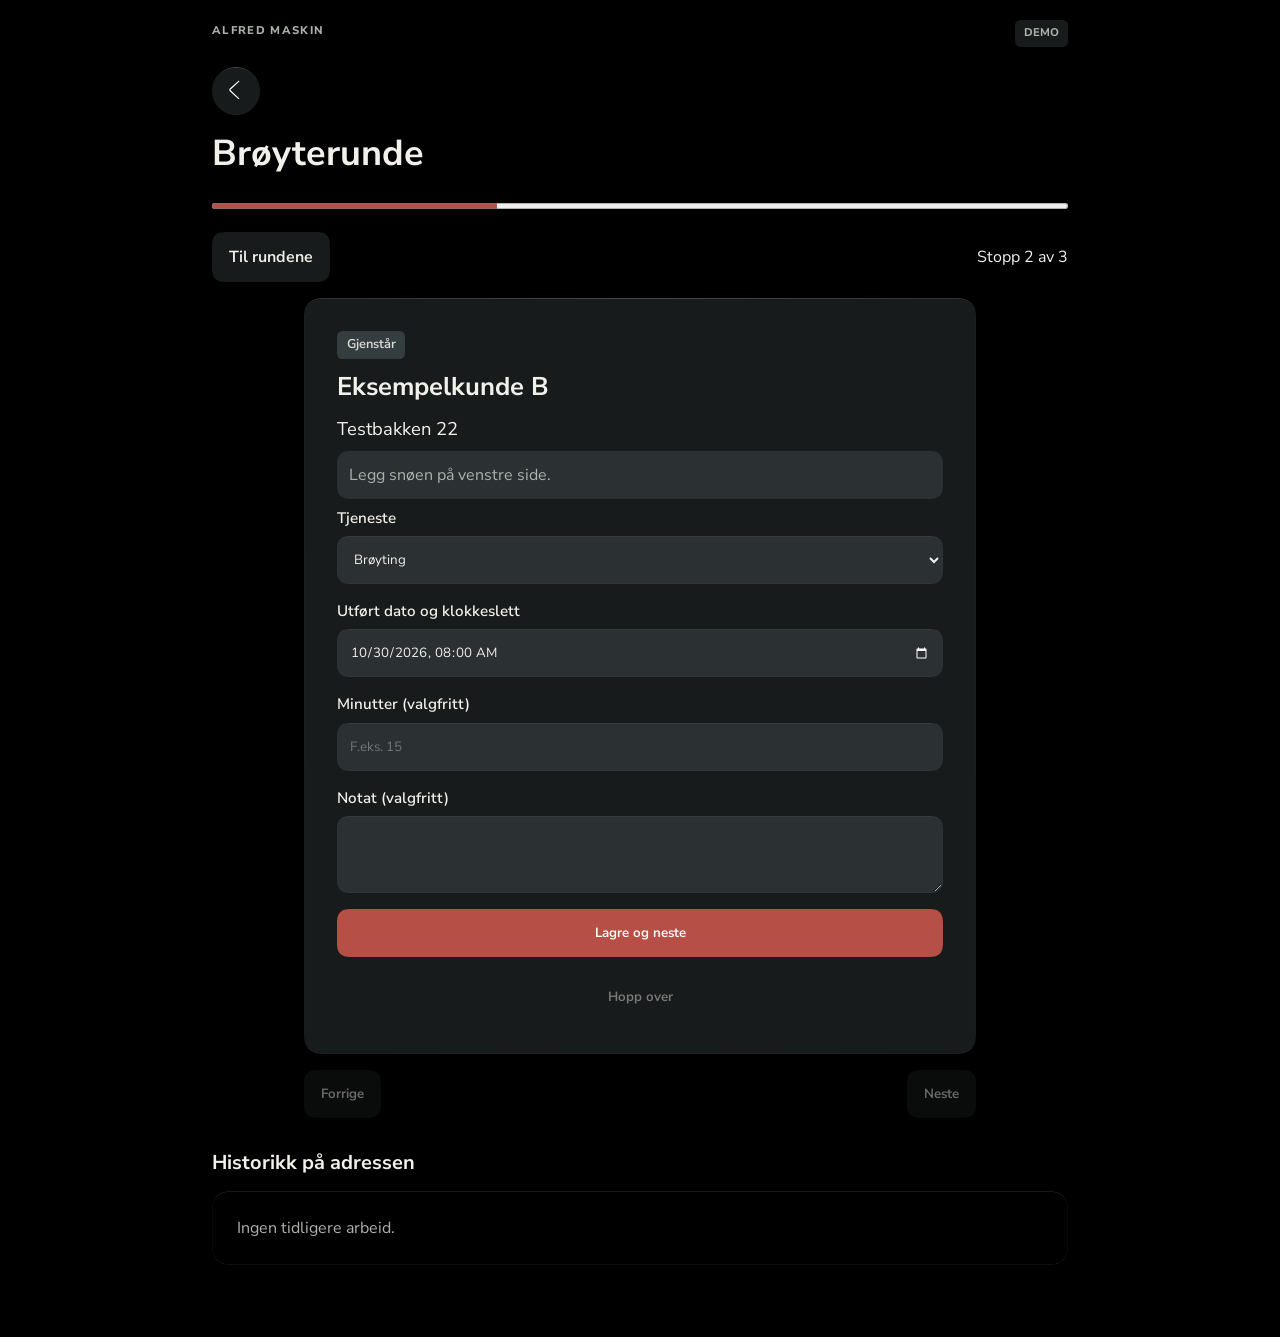
==== commit fba0c31f: "Complete redesign + a little JS" ====
--- a/arbeid.html
+++ b/arbeid.html
@@ -3,40 +3,25 @@
     <head>
         <meta charset="UTF-8">
         <meta name="viewport" content="width=device-width, initial-scale=1">
+        <meta name="theme-color" content="#111415">
         <title>Registrer arbeid | ALFRED MASKIN</title>
         <link rel="stylesheet" href="style.css">
         <link rel="stylesheet" href="continuous-corners.css">
+        <script src="arbeid.js" defer></script>
     </head>
     <body>
         <header class="app-header">
             <div class="header-inner">
-                <img class="brand-logo" src="assets/Nettside%20for%20ALFRED%20MASKIN/3.png" alt="ALFRED MASKIN">
                 <div>
                     <p class="eyebrow">ALFRED MASKIN</p>
-                    <p class="app-title">Logg</p>
                 </div>
-                <span class="demo-badge">UTKAST</span>
+                <span class="demo-badge" title="Kun fiktive testdata">DEMO</span>
             </div>
         </header>
-        <nav class="main-nav" aria-label="Hovedmeny">
-            <a href="index.html" aria-current="page">
-                <img src="assets/home.svg" alt="" aria-hidden="true">
-                <span>Oversikt</span>
+        <main>
+            <a class="back-link" href="index.html" aria-label="Tilbake til oversikt" title="Tilbake til oversikt">
+                <img src="assets/back.svg" alt="" aria-hidden="true">
             </a>
-            <a href="kunder.html">
-                <img src="assets/customers.svg" alt="" aria-hidden="true">
-                <span>Kunder</span>
-            </a>
-            <a href="historikk.html">
-                <img src="assets/history.svg" alt="" aria-hidden="true">
-                <span>Logg</span>
-            </a>
-            <a href="data.html">
-                <img src="assets/export.svg" alt="" aria-hidden="true">
-                <span>Data</span>
-            </a>
-        </nav>
-        <main>
             <div class="page-heading">
                 <h1>Brøyterunde</h1>
             </div>
@@ -55,7 +40,7 @@
                     <label>
                         Tjeneste
                         <span class="smooth-field">
-                            <select name="service">
+                            <select name="service" id="service">
                                 <option>Brøyting</option>
                                 <option>Strøing</option>
                                 <option>Annet arbeid</option>
@@ -77,10 +62,10 @@
                     <label>
                         Notat (valgfritt)
                         <span class="smooth-field">
-                            <textarea rows="3" placeholder=""></textarea>
+                            <textarea rows="3" placeholder="" id="note-text"></textarea>
                         </span>
                     </label>
-                    <button type="button" disabled class="primary">Lagre og neste</button>
+                    <button type="button" id="save-work" class="primary">Lagre og neste</button>
                     <button type="button" disabled>Hopp over</button>
                 </div>
             </article>
--- a/style.css
+++ b/style.css
@@ -19,39 +19,41 @@
   font-optical-sizing: auto;
   line-height: 1.5;
   color: var(--color-text);
-  background: linear-gradient(135deg, #ffe0e0 0%, #f7f6f2 50%, #d8e7ef 100%);
-
-  --color-accent: #b83a3f;
-  --color-accent-light: #ee7777;
-  --color-accent-hover: #963036;
-  --color-background: #f4f4f3;
-  --color-surface: rgba(255, 255, 255, 0.3);
-  --color-text: #202020;
-  --color-muted: #62605d;
-  --color-border: #ffffff;
-  --color-hover-surface: #e9e9e7;
-  --color-focus: #2467b4;
+  background: var(--color-background);
+  color-scheme: dark;
+
+  --color-accent: #b65046;
+  --color-accent-light: #e79b90;
+  --color-accent-hover: #9e4139;
+  --color-background: #000000;
+  --color-surface: #181b1b;
+  --color-field: #2b3133;
+  --color-text: #f2f0eb;
+  --color-muted: #adb1ac;
+  --color-border: #3b4244;
+  --color-hover-surface: #30383b;
+  --color-focus: #84b9ff;
   --color-inverse: #fff;
-  --color-input-border: #a6a39d;
-  --color-dark: #202020;
-  --color-status-text: #4c4944;
-  --color-status-background: #ecebe8;
-  --color-success-text: #205e32;
-  --color-success-background: #e3f0e6;
-  --color-warning-text: #7b5107;
-  --color-warning-background: #fff0d6;
-  --color-error-text: #8a1818;
-  --color-error-background: #fff0ef;
+  --color-input-border: #4b5558;
+  --color-dark: #353d40;
+  --color-status-text: #d8dcd6;
+  --color-status-background: #343d3f;
+  --color-success-text: #9be6ba;
+  --color-success-background: #1c3a2b;
+  --color-warning-text: #f3cc91;
+  --color-warning-background: #3b2d1f;
+  --color-error-text: #ffb4b8;
+  --color-error-background: #421f24;
   --color-transparent: transparent;
 
   /* GLASSKANTER: bare omrisset på kort, ikke bakgrunnen inni.
      Topp = lyst gjenskinn. Sider = tynn skygge. Bunn = svak refleks.
      Sett --glass-edge-opacity til 0 for å skjule disse kantene. */
-  --glass-edge-top: rgba(255, 255, 255, 0.98);
-  --glass-edge-shoulder: rgba(255, 255, 255, 0.72);
-  --glass-edge-side: rgba(30, 45, 42, 0.46);
-  --glass-edge-lower: rgba(55, 70, 65, 0.26);
-  --glass-edge-bottom: rgba(255, 255, 255, 0.5);
+  --glass-edge-top: rgba(255, 255, 255, 0.4);
+  --glass-edge-shoulder: rgba(255, 255, 255, 0.2);
+  --glass-edge-side: rgba(255, 255, 255, 0.12);
+  --glass-edge-lower: rgba(255, 255, 255, 0.08);
+  --glass-edge-bottom: rgba(255, 255, 255, 0.18);
   --glass-edge-opacity: 1;
 
   /* Små lyse glimt ligger over den retningsbestemte kantfargen. */
@@ -79,7 +81,7 @@
       var(--glass-edge-top) 360deg
     );
 
-  --content-width: 68rem;
+  --content-width: 56rem;
 
 
   --radius: 1rem;
@@ -90,8 +92,6 @@
   --radius-large: 2.5rem;
   --radius-pill: 9999px;
 
-  /* Endre denne verdien hvis du vil ha raskere eller langsommere glidning. */
-  --nav-slide-duration: 380ms;
 }
 
 
@@ -204,8 +204,7 @@
    ========================================================= */
 
 .app-header {
-  background: var(--color-inverse);
-  border-bottom: 4px solid var(--color-accent);
+  background: var(--color-background);
 }
 
 .header-inner {
@@ -214,13 +213,7 @@
   gap: 1rem;
   max-width: var(--content-width);
   margin: auto;
-  padding: 0.5rem 1.25rem;
-}
-
-.brand-logo {
-  width: 3.5rem;
-  height: 3.5rem;
-  object-fit: contain;
+  padding: 1.25rem 1.25rem 0.25rem;
 }
 
 .eyebrow {
@@ -231,12 +224,6 @@
   letter-spacing: 0.12em;
 }
 
-.app-title {
-  margin: 0;
-  font-size: 1.3rem;
-  font-weight: 750;
-}
-
 .demo-badge {
   margin-left: auto;
   padding: 0.25rem 0.5rem;
@@ -245,18 +232,317 @@
   corner-shape: var(--corner-shape);
   font-size: 0.7rem;
   font-weight: 750;
-}
-
-.main-nav {
+  background: var(--color-surface);
+  color: var(--color-muted);
+}
+
+/* =========================================================
+   Påminnelser-inspirert startside
+   Fliser øverst, deretter enkle rader i grupper.
+   Alt innhold og alle eksempel-tall redigeres i index.html.
+   ========================================================= */
+
+.home-heading {
+  display: flex;
+  align-items: center;
+  justify-content: space-between;
+  gap: 1rem;
+  margin-bottom: 1.5rem;
+}
+
+.home-heading h1 {
+  font-size: clamp(1.9rem, 5vw, 2.5rem);
+  letter-spacing: -0.035em;
+}
+
+/* Plass til den faste plussknappen når den siste raden rulles frem. */
+.home-main {
+  padding-bottom: calc(7rem + env(safe-area-inset-bottom, 0px));
+}
+
+.header-link {
+  display: inline-flex;
+  align-items: center;
+  justify-content: center;
+  min-width: 2.75rem;
+  min-height: 2.75rem;
+  color: var(--color-muted);
+  font-size: 0.875rem;
+  text-decoration: none;
+}
+
+.header-link:hover {
+  color: var(--color-text);
+}
+
+/* Fast, rund opprett-knapp. Endre fargen her, og målet i index.html. */
+.floating-add {
+  position: fixed;
+  right: calc(1.5rem + env(safe-area-inset-right, 0px));
+  bottom: calc(1.5rem + env(safe-area-inset-bottom, 0px));
   z-index: 20;
+  display: grid;
+  place-items: center;
+  width: 3rem;
+  height: 3rem;
+  border: 1px solid rgba(255, 255, 255, 0.2);
+  border-radius: 50%;
+  corner-shape: round;
+  /* Samplet fra referansebildet. Første verdi er fallback for sRGB-skjermer. */
+  background: #0090ff;
+  background: color(display-p3 0.247059 0.556863 0.968627);
+  color: #fff;
+  box-shadow: 0 6px 24px rgba(0, 0, 0, 0.35);
+  text-decoration: none;
+}
+
+.floating-add:hover {
+  background: #007fe6;
+}
+
+.floating-add:active {
+  background: #006bc7;
+}
+
+.floating-add:focus-visible {
+  outline: 3px solid #fff;
+  outline-offset: 4px;
+}
+
+/* De fire oversiktsflisene. Fargene velges med tile-klassene i HTML. */
+.overview-grid {
+  display: grid;
+  grid-template-columns: repeat(2, minmax(0, 1fr));
+  gap: 0.75rem;
+  margin-bottom: 1.5rem;
+}
+
+.overview-tile {
+  display: grid;
+  grid-template-columns: 1fr auto;
+  align-content: space-between;
+  gap: 1rem 0.5rem;
+  min-width: 0;
+  min-height: 7rem;
+  padding: 1rem;
+  border-radius: var(--radius-medium);
+  color: #fff;
+  text-decoration: none;
+  transition: filter 120ms ease, transform 120ms ease;
+}
+
+.tile-blue {
+  background: linear-gradient(130deg, #5195a7, #437685);
+}
+
+.tile-red {
+  background: linear-gradient(130deg, #914f47, #713d38);
+}
+
+.tile-grey {
+  background: linear-gradient(130deg, #69624a, #504b39);
+}
+
+.tile-slate {
+  background: linear-gradient(130deg, #535f69, #3c464f);
+}
+
+.tile-icon {
+  width: 1.8rem;
+  height: 1.8rem;
+  align-self: center;
+  filter: brightness(0) invert(1);
+}
+
+.tile-count {
+  font-size: 2.1rem;
+  font-weight: 700;
+  line-height: 1;
+}
+
+.tile-label {
+  grid-column: 1 / -1;
+  font-size: 1.15rem;
+  font-weight: 700;
+  line-height: 1.2;
+}
+
+.overview-tile:hover {
+  filter: brightness(1.1);
+}
+
+.overview-tile:active {
+  transform: scale(0.98);
+}
+
+.overview-tile:focus-visible {
+  outline: 3px solid #fff;
+  outline-offset: -5px;
+}
+
+/* En gruppe er ett kort. Linjene inni er hele lenker, ikke egne kort. */
+.home-section {
+  margin-top: 2rem;
+  scroll-margin-top: 1rem;
+}
+
+.home-section h2 {
+  margin: 0 0 0.75rem 0.5rem;
+  font-size: 1.25rem;
+  font-weight: 750;
+}
+
+.home-main .grouped-list {
+  margin: 0;
+  padding: 0;
+  list-style: none;
+}
+
+.grouped-list li + li {
+  position: relative;
+}
+
+.grouped-list li + li::before {
+  content: "";
+  position: absolute;
+  top: 0;
+  right: 1rem;
+  left: 4.5rem;
+  height: 1px;
+  background: var(--color-border);
+}
+
+.list-link,
+.continue-round {
   display: flex;
+  align-items: center;
+  gap: 0.875rem;
+  min-height: 5.25rem;
+  padding: 1rem;
+  color: var(--color-text);
+  text-decoration: none;
+}
+
+.list-link:hover,
+.continue-round:hover {
+  background: var(--color-hover-surface);
+}
+
+.list-link:focus-visible,
+.continue-round:focus-visible {
+  outline-offset: -4px;
+}
+
+.list-icon {
+  display: grid;
+  place-items: center;
+  flex: 0 0 2.5rem;
+  width: 2.5rem;
+  height: 2.5rem;
+  border-radius: 50%;
+}
+
+.list-icon img {
+  width: 1.5rem;
+  height: 1.5rem;
+  filter: brightness(0) invert(1);
+}
+
+.icon-red {
+  background: #914f47;
+}
+
+.icon-blue {
+  background: #3d5b6c;
+}
+
+.icon-amber {
+  background: #76613b;
+}
+
+.list-text {
+  display: grid;
+  gap: 0.25rem;
+  min-width: 0;
+}
+
+.row-title {
+  font-weight: 650;
+  line-height: 1.3;
+}
+
+.row-detail {
+  color: var(--color-muted);
+  font-size: 0.875rem;
+  line-height: 1.4;
+}
+
+.chevron {
+  flex: 0 0 0.5rem;
+  width: 0.5rem;
+  height: 0.5rem;
+  margin-left: auto;
+  border-top: 2px solid #85858c;
+  border-right: 2px solid #85858c;
+  transform: rotate(45deg);
+}
+
+.section-heading {
+  display: flex;
+  align-items: baseline;
+  justify-content: space-between;
+  gap: 0.75rem;
+}
+
+.section-heading time {
+  margin-right: 0.5rem;
+  color: var(--color-muted);
+  font-size: 0.875rem;
+}
+
+.back-link {
+  position: relative;
+  display: grid;
+  place-items: center;
+  width: 3rem;
+  height: 3rem;
+  margin-bottom: 1rem;
+  border: 1px solid var(--color-border);
+  border-radius: 50%;
+  background: var(--color-surface);
+  color: var(--color-text);
+  text-decoration: none;
+}
+
+.back-link img {
+  transform: translateX(-2px) translateY(-1px);
+  width: 1.8rem;
+  height: 1.8rem;
+  filter: brightness(0) invert(1);
+}
+
+.back-link:hover {
+  background: var(--color-hover-surface);
+}
+
+.actions {
+  display: flex;
+  flex-wrap: wrap;
   gap: 0.5rem;
-  max-width: fit-content;
-  margin-left: 1rem;
-  margin-right: 1rem;
-  padding: 0.75rem 1.25rem;
-}
-
+  margin-top: 0.75rem;
+}
+
+@media (min-width: 48rem) {
+  .overview-grid {
+    grid-template-columns: repeat(4, minmax(0, 1fr));
+  }
+}
+
+@media (prefers-reduced-motion: reduce) {
+  .overview-tile {
+    transition: none;
+  }
+}
 
 /* =========================================================
    Main layout and page content
@@ -298,7 +584,6 @@
   padding: 1.25rem;
   background: var(--color-surface);
   border: 1px solid var(--color-border);
-  box-shadow: 10px 10px 5px 4px rgba(0, 0, 0, 1);
   border-radius: var(--radius-medium);
   corner-shape: var(--corner-shape);
 }
@@ -421,7 +706,7 @@
   min-width: 0;
   padding: 0.65rem 0.75rem;
   color: var(--color-text);
-  background: var(--color-inverse);
+  background: var(--color-field);
   border: 1px solid var(--color-input-border);
   border-radius: var(--radius-small);
   corner-shape: var(--corner-shape);
@@ -544,7 +829,7 @@
 
 .instructions {
   padding: 0.75rem;
-  background: var(--color-background);
+  background: var(--color-field);
   border-radius: var(--radius-small);
   corner-shape: var(--corner-shape);
   white-space: pre-wrap;
@@ -652,22 +937,6 @@
   transition: background-color 0.1s ease;
 }
 
-.main-nav a {
-  display: inline-flex;
-  align-items: center;
-  justify-content: center;
-  flex-direction: column;
-  gap: 0.15rem;
-  min-height: 3.75rem;
-  padding: 0.25rem 1rem;
-  color: var(--color-text);
-  background: var(--color-surface);
-  border: 1px solid var(--color-border);
-  border-radius: var(--radius-pill);
-  font-weight: 650;
-  text-decoration: none;
-}
-
 a.button.primary {
   background: var(--color-accent);
   border-color: var(--color-accent);
@@ -685,196 +954,7 @@
 
 
 
-#main-button {
-  padding: 10px;
-  min-height: 3rem;
-  height: 3rem;
-  border-radius: var(--radius-pill);
-  border: 1px solid transparent;
-  corner-shape: round;
-  max-width: none;
-  width: fit-content;
-  justify-content: flex-start;
-  text-align: left;
-}
-
-#main-button > div {
-  margin-left: 10px;
-  padding: 3px;
-  width: 2rem;
-  height: 2rem;
-  flex: 0 0 2rem;
-  border-radius: 50%;
-  background-color: var(--color-accent-light);
-
-  transition: all 0.2s ease;
-}
-
-#main-button > div:hover {
-  width: 2.2rem;
-  height: 2.2rem;
-  flex: 0 0 2.2rem;
-}
-
-
-
-
-
-
-
-
-
-
-.main-nav a {
-  position: relative;
-  isolation: isolate;
-  border-color: var(--color-transparent);
-  background: var(--color-transparent);
-}
-
-.main-nav a[aria-current] {
-  color: var(--color-inverse);
-}
-
-/* Bakgrunn og tekst er separate lag, slik at bare pillen glir. */
-.main-nav a::before {
-  content: "";
-  position: absolute;
-  inset: 0;
-  border-radius: inherit;
-  pointer-events: none;
-}
-
-.main-nav a[aria-current]::before {
-  background: var(--color-dark);
-  view-transition-name: nav-highlight;
-}
-
-.main-nav a span {
-  position: relative;
-  z-index: 1;
-  opacity: 0.65;
-  font-size: 0.72em;
-  line-height: 1;
-}
-
-.main-nav a img {
-  position: relative;
-  z-index: 1;
-  width: 2rem;
-  height: 2rem;
-  object-fit: contain;
-  filter: grayscale(1) brightness(0);
-  opacity: 0.6;
-}
-
-.main-nav a[aria-current] span {
-  opacity: 1;
-}
-
-.main-nav a[aria-current] img {
-  filter: brightness(0) invert(1);
-  opacity: 1;
-}
-
-/* Samme navn på alle sidene lar nettleseren holde teksten i ro. */
-.main-nav a[href="index.html"] span {
-  view-transition-name: nav-rounds;
-}
-
-.main-nav a[href="kunder.html"] span {
-  view-transition-name: nav-customers;
-}
-
-.main-nav a[href="historikk.html"] span {
-  view-transition-name: nav-history;
-}
-
-.main-nav a[href="data.html"] span {
-  view-transition-name: nav-data;
-}
-
-
-/* =========================================================
-   Sliding navbar - ingen JavaScript
-   Bruk Live Server for animasjon mellom HTML-sidene.
-   Nettlesere uten støtte viser vanlige, fungerende lenker.
-   ========================================================= */
-
-@view-transition {
-  navigation: auto;
-}
-
-/* Ta bare øyeblikksbilder av de navngitte delene i navigasjonen.
-   Å skjule animasjonen for root var ikke nok: nettleseren laget fortsatt
-   et bilde av hele siden, inkludert alle SVG-maskene. Det var tregt i WebKit.
-   Resten av siden vises nå direkte under navigasjonens animasjon. */
-:root {
-  view-transition-name: none;
-}
-
-/* Nettleseren flytter pillen fra gammel til ny posisjon. */
-::view-transition-group(nav-highlight) {
-  z-index: 1;
-  animation-duration: var(--nav-slide-duration);
-  animation-timing-function: cubic-bezier(0.22, 1, 0.36, 1);
-  will-change: transform;
-}
-
-::view-transition-old(nav-highlight) {
-  display: none;
-}
-
-::view-transition-new(nav-highlight) {
-  height: 100%;
-  animation: none;
-}
-
-/* Teksten ligger over pillen, også mens animasjonen kjører. */
-::view-transition-group(nav-rounds),
-::view-transition-group(nav-customers),
-::view-transition-group(nav-history),
-::view-transition-group(nav-data) {
-  z-index: 2;
-  /* Menyteksten står stille. Bare den mørke markøren skal flytte seg. */
-  animation: none;
-}
-
-/* Tekst trenger heller ingen overtoning mellom to like kopier. */
-::view-transition-old(nav-rounds),
-::view-transition-old(nav-customers),
-::view-transition-old(nav-history),
-::view-transition-old(nav-data) {
-  display: none;
-}
-
-::view-transition-new(nav-rounds),
-::view-transition-new(nav-customers),
-::view-transition-new(nav-history),
-::view-transition-new(nav-data) {
-  animation: none;
-}
-
-@media (max-width: 36rem) {
-  /* Alle fire faner er like store på mobil.
-     Fast størrelse overstyrer nettleserens automatiske bredde-/høydeanimasjon.
-     Bare transform (posisjonen) får animere. !important er nødvendig fordi
-     nettleserens genererte keyframes ellers overstyrer disse verdiene.
-
-     Bredde: skjerm minus marger, menykant, padding og tre mellomrom,
-     delt på fire faner, minus fanens to gjennomsiktige kantpiksler. */
-  ::view-transition-group(nav-highlight) {
-    width: calc((100vw - 2rem - 2px - 1.2rem - 1.5rem) / 4 - 2px) !important;
-    height: calc(3.75rem - 2px) !important;
-  }
-}
-
-/* Respekter telefonens innstilling for redusert bevegelse. */
-@media (prefers-reduced-motion: reduce) {
-  @view-transition {
-    navigation: none;
-  }
-}
+
 
 a[aria-disabled] {
   opacity: 0.45;
@@ -888,43 +968,6 @@
     padding-left: 1rem;
   }
 
-  main {
-    padding-bottom: 6rem;
-  }
-
-  .main-nav {
-    position: fixed;
-    bottom: calc(4px + env(safe-area-inset-bottom, 0px));
-    right: 0;
-    left: 0;
-    width: auto;
-    max-width: none;
-    max-height: fit-content;
-    border: 1px solid var(--color-border);
-    border-radius: var(--radius-pill);
-    box-sizing: border-box;
-    overflow: hidden;
-    gap: 0.5rem;
-    padding: 0.6rem;
-
-    --nav-background: rgba(255, 255, 255, 0.94);
-
-    background-color: var(--nav-background);
-    /* Nesten ugjennomsiktig allerede. Blur ga ekstra arbeid ved sideskift. */
-    -webkit-backdrop-filter: none;
-    backdrop-filter: none;
-  }
-
-  .main-nav a {
-    min-width: 0;
-    flex: 1 1 0;
-    min-height: 3.75rem;
-    padding: 0.25rem 0.5rem;
-    overflow: hidden;
-    text-overflow: ellipsis;
-    white-space: nowrap;
-  }
-
   .actions > button {
     flex: 1 1 auto;
   }
@@ -933,17 +976,6 @@
     font-size: 0.6rem;
   }
 
-  .card:not(.round-stop) {
-    padding: 1rem;
-  }
-
-  .main-nav a {
-    flex: 1;
-    min-height: 3.75rem;
-    padding: 0.25rem 0.4rem;
-    font-size: 0.85rem;
-  }
-
   .actions > a {
     flex: 1 1 auto;
   }
--- a/continuous-corners.css
+++ b/continuous-corners.css
@@ -1,7 +1,7 @@
 /* =========================================================
    G2-hjørner og glasskanter - ingen JavaScript
 
-   Kort og Ny runde-knappen har glasskant. Felt har en ensfarget kant.
+   Kort og tilbakeknapper har glasskant. Felt har en ensfarget kant.
    Endre glassfargene under GLASSKANTER i style.css.
    Bakgrunner, tekst og layout styres fortsatt der.
 
@@ -16,16 +16,15 @@
   /* 1. FORMER OG STØRRELSER */
   button,
   a.button,
-  .main-nav a,
   .smooth-field,
   .card,
+  .overview-tile,
   .address-fields,
   .instructions,
   .status,
   .demo-badge,
   .empty,
-  .feedback,
-  .main-nav {
+  .feedback {
     --smooth-corner: var(--radius-small);
     --smooth-outline: url("assets/continuous-outline-small.svg");
     --smooth-outline-slice: 192;
@@ -40,6 +39,7 @@
   }
 
   .card,
+  .overview-tile,
   .address-fields,
   .empty {
     --smooth-corner: var(--radius-medium);
@@ -55,24 +55,6 @@
   .demo-badge {
     display: inline-flex;
     align-items: center;
-  }
-
-  .main-nav {
-    --smooth-corner: 2rem;
-    --smooth-outline: url("assets/continuous-outline-large.svg");
-
-    /* Masker på en forelder kan skjule bakgrunnen i view transitions.
-       Formen flyttes til et eget bakgrunnslag under lenkene. */
-    -webkit-mask-box-image-source: none;
-  }
-
-  .main-nav a {
-    --smooth-corner: 1.5rem;
-    --smooth-outline: url("assets/continuous-outline-medium.svg");
-
-    /* Lenkene trenger ikke en ekstra SVG-maske rundt markøren. */
-    border-radius: 1.5rem;
-    -webkit-mask-box-image-source: none;
   }
 
   /* 2. KANTEN TEGNES PÅ ET EGET LAG
@@ -80,7 +62,6 @@
      ::after maler bare omrisset. Midten er helt gjennomsiktig. */
   button,
   a.button,
-  .main-nav a,
   .card,
   .address-fields,
   .demo-badge,
@@ -101,7 +82,7 @@
   .smooth-field {
     display: grid;
     min-width: 0;
-    background: var(--color-inverse);
+    background: var(--color-field);
   }
 
   .card::after,
@@ -126,6 +107,25 @@
     opacity: var(--glass-edge-opacity);
   }
 
+  /* Rund tilbakeknapp med samme overflate og kantlys som kortene. */
+  .back-link {
+    border-color: transparent;
+  }
+
+  .back-link::after {
+    content: "";
+    position: absolute;
+    inset: -1px;
+    border-radius: inherit;
+    pointer-events: none;
+    background: var(--glass-edge-paint);
+    opacity: var(--glass-edge-opacity);
+    -webkit-mask-box-image-source: url("assets/continuous-outline-pill.svg");
+    -webkit-mask-box-image-slice: 192 fill;
+    -webkit-mask-box-image-width: 50%;
+    -webkit-mask-box-image-repeat: stretch;
+  }
+
   /* Feltgruppen må ikke klippe teksten i legend. */
   .address-fields {
     -webkit-mask-box-image-source: none;
@@ -141,49 +141,6 @@
     border-color: transparent;
     border-radius: 0;
     corner-shape: round;
-  }
-
-  /* 3. EKTE PILLE OG SIRKEL
-     Ny runde-knappen skal ha halvsirkler, ikke G2-hjørner.
-     Denne knappen og pilen beholder glasskanten som et unntak. */
-  #main-button {
-    -webkit-mask-box-image-source: none;
-    border: 1px solid transparent;
-    border-radius: var(--radius-pill);
-    corner-shape: round;
-  }
-
-  button.primary,
-  a.button.primary {
-    border-color: transparent;
-  }
-
-  #main-button > div {
-    position: relative;
-  }
-
-  #main-button::after,
-  #main-button > div::after {
-    content: "";
-    position: absolute;
-    border-radius: inherit;
-    pointer-events: none;
-    background: var(--glass-edge-paint);
-    opacity: var(--glass-edge-opacity);
-    -webkit-mask-box-image-slice: 192 fill;
-    -webkit-mask-box-image-repeat: stretch;
-  }
-
-  #main-button::after {
-    inset: -1px;
-    -webkit-mask-box-image-source: url("assets/continuous-outline-pill.svg");
-    -webkit-mask-box-image-width: 1.5rem;
-  }
-
-  #main-button > div::after {
-    inset: 0;
-    -webkit-mask-box-image-source: url("assets/continuous-outline-circle.svg");
-    -webkit-mask-box-image-width: 50%;
   }
 
   /* Filknappen beholder formen sin, uten glasskant.
@@ -196,45 +153,11 @@
     -webkit-mask-box-image-repeat: stretch;
   }
 
-  /* 4. NAVIGASJON
-     Menylinjen og lenkene har ingen dekorativ kant.
-     Den mørke markøren og glidningen beholdes i ::before. */
-  .main-nav a::before {
-    /* En enkel avrunding gir et lettere lag å flytte på telefonen. */
-    border-radius: inherit;
-    -webkit-mask-box-image-source: none;
-  }
-
-  @media (max-width: 36rem) {
-    .main-nav {
-      --edge-inset: -1px;
-
-      isolation: isolate;
-      overflow: visible;
-      background: transparent;
-      border-color: transparent;
-    }
-
-    .main-nav::before {
-      content: "";
-      position: absolute;
-      inset: -1px;
-      z-index: -1;
-      pointer-events: none;
-      background: var(--nav-background);
-      -webkit-mask-box-image-source: url("assets/continuous-corners.svg");
-      -webkit-mask-box-image-slice: 48 fill;
-      -webkit-mask-box-image-width: var(--smooth-corner);
-      -webkit-mask-box-image-repeat: stretch;
-    }
-
-  }
-
-  /* 5. TASTATUR OG HØYKONTRAST
+  /* 3. TASTATUR OG HØYKONTRAST
      Kantlyset er dekorasjon. Blått fokus skal fortsatt være tydelig. */
   button:focus-visible,
   a.button:focus-visible,
-  .main-nav a:focus-visible,
+  .back-link:focus-visible,
   .smooth-field:focus-within {
     outline: none;
     box-shadow: inset 0 0 0 3px var(--color-focus);
@@ -245,18 +168,12 @@
   }
 
   @media (forced-colors: active) {
-    .main-nav {
-      background: Canvas;
-    }
-
-    .main-nav::before {
-      display: none;
+    .back-link {
+      border-color: ButtonText;
     }
 
     button,
     a.button,
-    .main-nav,
-    .main-nav a,
     .card,
     .address-fields,
     .smooth-field,
@@ -270,18 +187,12 @@
       border-color: CanvasText;
     }
 
-    #main-button {
-      border-radius: var(--radius-pill);
-      border-color: ButtonText;
-    }
-
     .card::after,
     .address-fields::after,
     .smooth-field::after,
     .empty::after,
     .feedback::after,
-    #main-button::after,
-    #main-button > div::after {
+    .back-link::after {
       display: none;
     }
 
@@ -293,7 +204,7 @@
 
     button:focus-visible,
     a.button:focus-visible,
-    .main-nav a:focus-visible,
+    .back-link:focus-visible,
     .smooth-field > :focus-visible {
       outline: 3px solid Highlight;
       outline-offset: 2px;
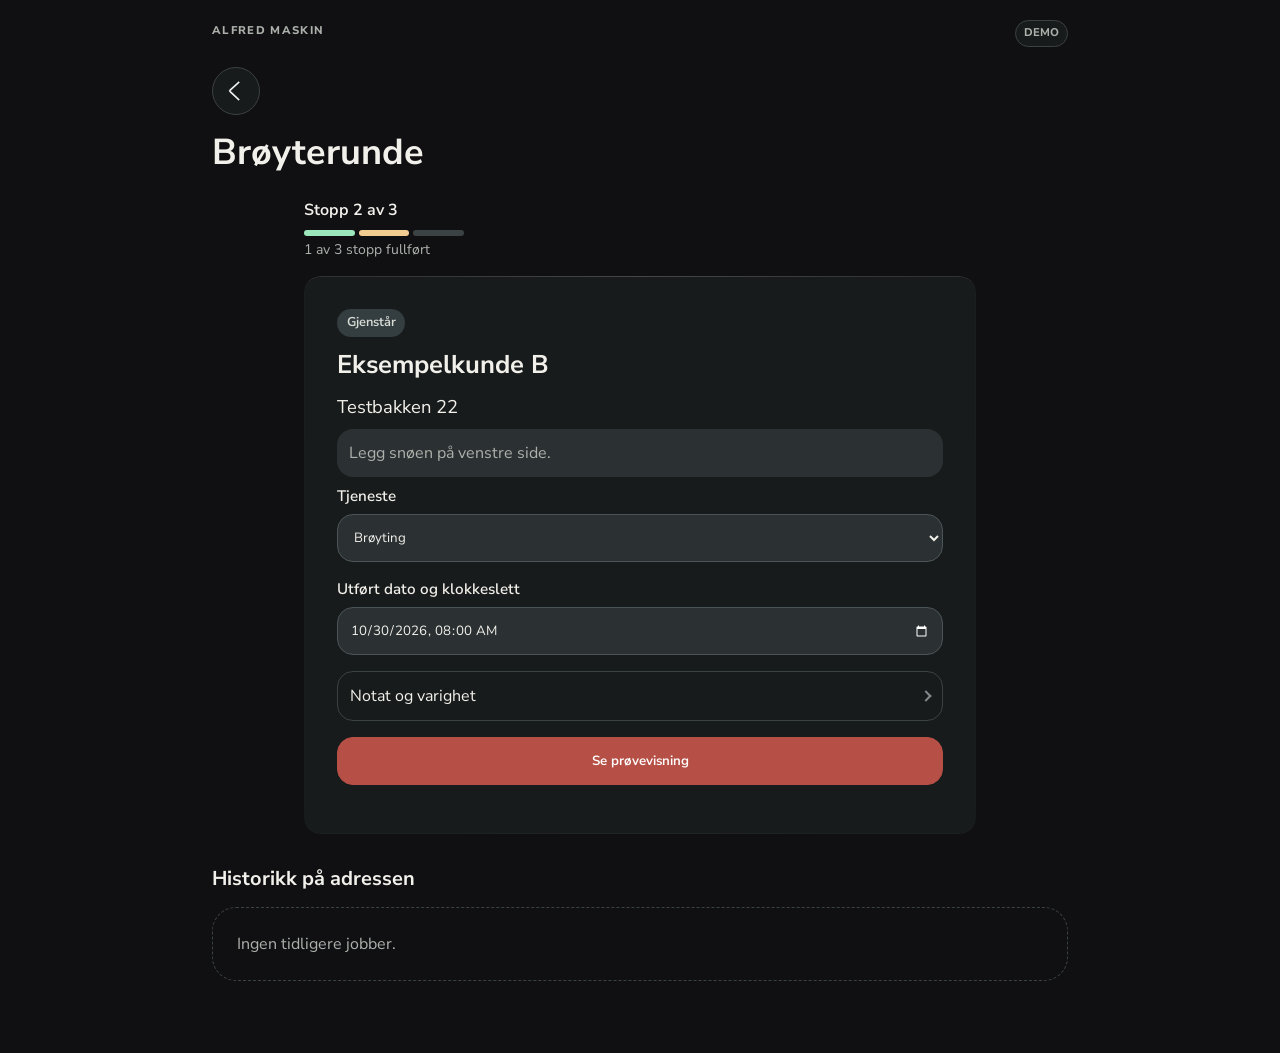
==== commit df774ccc: "Final version before HTML merge" ====
--- a/arbeid.html
+++ b/arbeid.html
@@ -8,6 +8,7 @@
         <link rel="stylesheet" href="style.css">
         <link rel="stylesheet" href="continuous-corners.css">
         <script src="arbeid.js" defer></script>
+        <script src="press.js" defer></script>
     </head>
     <body>
         <header class="app-header">
@@ -23,19 +24,27 @@
                 <img src="assets/back.svg" alt="" aria-hidden="true">
             </a>
             <div class="page-heading">
-                <h1>Brøyterunde</h1>
+                <h1 class="text-container">
+                    <span class="reveal-text">Brøyterunde</span>
+                </h1>
             </div>
-            <progress value="1" max="3" aria-label="Eksempel: behandlede stopp"></progress>
-            <div class="toolbar">
-                <a class="button" href="index.html">Til rundene</a>
-                <span>Stopp 2 av 3</span>
+            <div class="round-position">
+                <span class="round-position-label">Stopp 2 av 3</span>
+                <span class="round-progress">
+                    <span class="round-segments" aria-hidden="true">
+                        <span class="segment-done"></span>
+                        <span class="segment-current"></span>
+                        <span></span>
+                    </span>
+                    <span class="row-detail">1 av 3 stopp fullført</span>
+                </span>
             </div>
             <article class="card work-card">
                 <span class="status pending">Gjenstår</span>
                 <h2>Eksempelkunde B</h2>
                 <p class="address">Testbakken 22</p>
                 <p class="instructions">Legg snøen på venstre side.</p>
-                <!-- Feltene kan prøves, men knappene er deaktivert og ingenting lagres. -->
+                <!-- Prøvevisningen viser hva knappen leser fra skjemaet. -->
                 <div class="stack">
                     <label>
                         Tjeneste
@@ -53,29 +62,32 @@
                             <input type="datetime-local" value="2026-10-30T08:00">
                         </span>
                     </label>
-                    <label>
-                        Minutter (valgfritt)
-                        <span class="smooth-field">
-                            <input type="number" min="0" placeholder="F.eks. 15">
-                        </span>
-                    </label>
-                    <label>
-                        Notat (valgfritt)
-                        <span class="smooth-field">
-                            <textarea rows="3" placeholder="" id="note-text"></textarea>
-                        </span>
-                    </label>
-                    <button type="button" id="save-work" class="primary">Lagre og neste</button>
-                    <button type="button" disabled>Hopp over</button>
+                    <details class="optional-work">
+                        <summary>
+                            <span>Notat og varighet</span>
+                            <span class="chevron" aria-hidden="true"></span>
+                        </summary>
+                        <div class="stack optional-fields">
+                            <label>
+                                Minutter (valgfritt)
+                                <span class="smooth-field">
+                                    <input type="number" min="0" placeholder="F.eks. 15">
+                                </span>
+                            </label>
+                            <label>
+                                Notat (valgfritt)
+                                <span class="smooth-field">
+                                    <textarea rows="3" placeholder="" id="note-text"></textarea>
+                                </span>
+                            </label>
+                        </div>
+                    </details>
+                    <button type="button" id="save-work" class="primary">Se prøvevisning</button>
+                    <p id="work-preview" class="work-preview" role="status"></p>
                 </div>
             </article>
-            <div class="work-navigation">
-                <button type="button" disabled>Forrige</button>
-                <button type="button" disabled>Neste</button>
-            </div>
-
             <h2 class="section-title">Historikk på adressen</h2>
-            <p class="empty">Ingen tidligere arbeid.</p>
+            <p class="empty">Ingen tidligere jobber.</p>
         </main>
     </body>
 </html>
--- a/style.css
+++ b/style.css
@@ -25,7 +25,7 @@
   --color-accent: #b65046;
   --color-accent-light: #e79b90;
   --color-accent-hover: #9e4139;
-  --color-background: #000000;
+  --color-background: #101012;
   --color-surface: #181b1b;
   --color-field: #2b3133;
   --color-text: #f2f0eb;
@@ -126,13 +126,14 @@
   background: var(--color-surface);
   border: 1px solid transparent;
   border-radius: var(--radius-small);
-  corner-shape: var(--corner-shape);
   font-weight: 650;
   cursor: pointer;
 }
 
-button:hover {
-  background: var(--color-hover-surface);
+@media (hover: hover) {
+  button:enabled:hover {
+    background: var(--color-hover-surface);
+  }
 }
 
 button:disabled {
@@ -146,8 +147,10 @@
   border-color: var(--color-accent);
 }
 
-button.primary:hover {
-  background: var(--color-accent-hover);
+@media (hover: hover) {
+  button.primary:enabled:hover {
+    background: var(--color-accent-hover);
+  }
 }
 
 :focus-visible {
@@ -229,7 +232,6 @@
   padding: 0.25rem 0.5rem;
   border: 1px solid var(--color-border);
   border-radius: var(--radius-small);
-  corner-shape: var(--corner-shape);
   font-size: 0.7rem;
   font-weight: 750;
   background: var(--color-surface);
@@ -271,8 +273,10 @@
   text-decoration: none;
 }
 
-.header-link:hover {
-  color: var(--color-text);
+@media (hover: hover) {
+  .header-link:hover {
+    color: var(--color-text);
+  }
 }
 
 /* Fast, rund opprett-knapp. Endre fargen her, og målet i index.html. */
@@ -296,11 +300,13 @@
   text-decoration: none;
 }
 
-.floating-add:hover {
-  background: #007fe6;
-}
-
-.floating-add:active {
+@media (hover: hover) {
+  .floating-add:hover {
+    background: #007fe6;
+  }
+}
+
+.floating-add:is(:active, .is-pressed) {
   background: #006bc7;
 }
 
@@ -328,7 +334,7 @@
   border-radius: var(--radius-medium);
   color: #fff;
   text-decoration: none;
-  transition: filter 120ms ease, transform 120ms ease;
+
 }
 
 .tile-blue {
@@ -367,12 +373,10 @@
   line-height: 1.2;
 }
 
-.overview-tile:hover {
-  filter: brightness(1.1);
-}
-
-.overview-tile:active {
-  transform: scale(0.98);
+@media (hover: hover) {
+  .overview-tile:hover {
+    filter: brightness(1.1);
+  }
 }
 
 .overview-tile:focus-visible {
@@ -423,9 +427,11 @@
   text-decoration: none;
 }
 
-.list-link:hover,
-.continue-round:hover {
-  background: var(--color-hover-surface);
+@media (hover: hover) {
+  .list-link:hover,
+  .continue-round:hover {
+    background: var(--color-hover-surface);
+  }
 }
 
 .list-link:focus-visible,
@@ -515,14 +521,16 @@
 }
 
 .back-link img {
-  transform: translateX(-2px) translateY(-1px);
+  transform: translateX(-2px);
   width: 1.8rem;
   height: 1.8rem;
   filter: brightness(0) invert(1);
 }
 
-.back-link:hover {
-  background: var(--color-hover-surface);
+@media (hover: hover) {
+  .back-link:hover {
+    background: var(--color-hover-surface);
+  }
 }
 
 .actions {
@@ -538,11 +546,6 @@
   }
 }
 
-@media (prefers-reduced-motion: reduce) {
-  .overview-tile {
-    transition: none;
-  }
-}
 
 /* =========================================================
    Main layout and page content
@@ -586,7 +589,10 @@
   border: 1px solid var(--color-border);
   border-radius: var(--radius-medium);
   corner-shape: var(--corner-shape);
-}
+
+}
+
+
 
 .card h2 {
   margin-bottom: 0.75rem;
@@ -665,6 +671,9 @@
 .stack {
   display: grid;
   gap: 1rem;
+}
+
+.stack > * {
 }
 
 .toolbar,
@@ -709,7 +718,6 @@
   background: var(--color-field);
   border: 1px solid var(--color-input-border);
   border-radius: var(--radius-small);
-  corner-shape: var(--corner-shape);
 }
 
 input[type="file"] {
@@ -724,14 +732,15 @@
   background: var(--color-dark);
   border: 0;
   border-radius: var(--radius-small);
-  corner-shape: var(--corner-shape);
   font: inherit;
   font-weight: 650;
   cursor: pointer;
 }
 
-input[type="file"]:hover::file-selector-button {
-  background: var(--color-accent);
+@media (hover: hover) {
+  input[type="file"]:hover::file-selector-button {
+    background: var(--color-accent);
+  }
 }
 
 input[type="file"]:focus-visible {
@@ -759,6 +768,13 @@
   accent-color: var(--color-accent);
 }
 
+/* Dato bruker nettleserens datovelger, men samme boks som de andre filtrene. */
+.filters input[type="date"] {
+  display: block;
+  -webkit-appearance: none;
+  appearance: none;
+}
+
 .filters,
 .form-grid {
   display: grid;
@@ -780,7 +796,6 @@
   padding: 1rem;
   border: 1px solid var(--color-border);
   border-radius: var(--radius-medium);
-  corner-shape: var(--corner-shape);
 }
 
 legend {
@@ -831,7 +846,6 @@
   padding: 0.75rem;
   background: var(--color-field);
   border-radius: var(--radius-small);
-  corner-shape: var(--corner-shape);
   white-space: pre-wrap;
 }
 
@@ -856,7 +870,6 @@
   color: var(--color-status-text);
   background: var(--color-status-background);
   border-radius: var(--radius-small);
-  corner-shape: var(--corner-shape);
   font-size: 0.8rem;
   font-weight: 650;
 }
@@ -880,7 +893,6 @@
   color: var(--color-muted);
   border: 1px dashed var(--color-border);
   border-radius: var(--radius-medium);
-  corner-shape: var(--corner-shape);
 }
 
 .feedback {
@@ -888,7 +900,6 @@
   padding: 1rem;
   border: 1px solid;
   border-radius: var(--radius-small);
-  corner-shape: var(--corner-shape);
 }
 
 .success {
@@ -905,13 +916,6 @@
   margin-top: 1.5rem;
   padding-top: 1.5rem;
   border-top: 1px solid var(--color-border);
-}
-
-progress {
-  width: 100%;
-  height: 0.75rem;
-  margin-bottom: 1rem;
-  accent-color: var(--color-accent);
 }
 
 
@@ -930,11 +934,9 @@
   background: var(--color-surface);
   border: 1px solid transparent;
   border-radius: var(--radius-small);
-  corner-shape: var(--corner-shape);
   font-weight: 650;
   text-decoration: none;
 
-  transition: background-color 0.1s ease;
 }
 
 a.button.primary {
@@ -943,15 +945,17 @@
   color: var(--color-inverse);
 }
 
-a.button:hover {
-  background: var(--color-hover-surface);
-}
-
-a.button.primary:hover {
-  background: var(--color-accent-hover);
-}
-
-
+@media (hover: hover) {
+  a.button[href]:not([aria-disabled="true"]):hover {
+    background: var(--color-hover-surface);
+  }
+}
+
+@media (hover: hover) {
+  a.button.primary[href]:not([aria-disabled="true"]):hover {
+    background: var(--color-accent-hover);
+  }
+}
 
 
 
@@ -981,3 +985,231 @@
   }
 
 }
+
+/* PÅGÅENDE RUNDE OG ARBEIDSSKJERM */
+
+.home-main .continue-round {
+  margin: 0 0 1.25rem;
+}
+
+.continue-round .list-text {
+  flex: 1;
+}
+
+.round-progress {
+  display: grid;
+  gap: 0.25rem;
+  width: min(100%, 10rem);
+  font-variant-numeric: tabular-nums;
+}
+
+.round-segments {
+  display: grid;
+  grid-template-columns: repeat(3, minmax(0, 1fr));
+  gap: 0.25rem;
+}
+
+.round-segments > span {
+  height: 0.375rem;
+  border-radius: 999px;
+  background: var(--color-border);
+}
+
+.round-segments > .segment-done {
+  background: var(--color-success-text);
+}
+
+.round-segments > .segment-current {
+  background: var(--color-warning-text);
+}
+
+.round-position {
+  display: grid;
+  gap: 0.5rem;
+  max-width: 42rem;
+  margin-inline: auto;
+  color: var(--color-muted);
+  font-variant-numeric: tabular-nums;
+}
+
+.round-position-label {
+  color: var(--color-text);
+  font-weight: 650;
+}
+
+.optional-work {
+  border: 1px solid var(--color-border);
+  border-radius: var(--radius-small);
+}
+
+.optional-work > summary {
+  display: flex;
+  align-items: center;
+  gap: 0.75rem;
+  min-height: 3rem;
+  padding: 0.75rem;
+  border-radius: inherit;
+  cursor: pointer;
+}
+
+.optional-work > summary::-webkit-details-marker {
+  display: none;
+}
+
+.optional-work[open] > summary .chevron {
+  transform: rotate(135deg);
+}
+
+.optional-work > summary:is(:active, .is-pressed) {
+  background-color: var(--color-hover-surface);
+}
+
+.optional-fields {
+  padding: 0 0.75rem 0.75rem;
+}
+
+.work-preview {
+  margin: 0;
+  color: var(--color-muted);
+  overflow-wrap: anywhere;
+}
+
+.work-preview:not(:empty) {
+  padding: 0.75rem;
+  border-inline-start: 2px solid var(--color-focus);
+  background: var(--color-field);
+  border-radius: var(--radius-small);
+}
+
+#jobb-a:target {
+  outline: 2px solid var(--color-focus);
+  outline-offset: 3px;
+  scroll-margin-top: 1rem;
+}
+
+/* ANIMASJONER */
+
+.text-container {
+  line-height: 1.2;
+}
+
+.reveal-text {
+  display: block;
+}
+
+/* Farge viser trykk også når Bevegelsesreduksjon er slått på. */
+button:enabled:is(:active, .is-pressed),
+a.button[href]:not([aria-disabled="true"]):is(:active, .is-pressed),
+.back-link:is(:active, .is-pressed),
+.list-link:is(:active, .is-pressed),
+.continue-round:is(:active, .is-pressed) {
+  background-color: var(--color-hover-surface);
+}
+
+button.primary:enabled:is(:active, .is-pressed),
+a.button.primary[href]:not([aria-disabled="true"]):is(:active, .is-pressed) {
+  background-color: var(--color-accent-hover);
+}
+
+.header-link:is(:active, .is-pressed) {
+  color: var(--color-text);
+}
+
+.overview-tile:is(:active, .is-pressed) {
+  filter: brightness(0.93);
+}
+
+@media (prefers-reduced-motion: no-preference) {
+  :root {
+    --press-in: 90ms;
+    --settle: 300ms;
+    --press-ease: cubic-bezier(0.18, 0.75, 0.32, 1);
+    --settle-ease: cubic-bezier(0.18, 0.72, 0.25, 1);
+  }
+
+  /* Fjærkurve: demping 0.72, vinkelfrekvens 28 rad/s. */
+  @supports (transition-timing-function: linear(0, 1)) {
+    :root {
+      --settle-ease: linear(
+        0 0%,
+        0.1731 8.333%,
+        0.4815 16.667%,
+        0.7478 25%,
+        0.9197 33.333%,
+        1.0063 41.667%,
+        1.036 50%,
+        1.0362 58.333%,
+        1.0255 66.667%,
+        1.0141 75%,
+        1.0057 83.333%,
+        1.001 91.667%,
+        1 100%
+      );
+    }
+  }
+
+  /* Farge reagerer straks. Bare formen får en fjærbevegelse. */
+  button:enabled,
+  a.button[href]:not([aria-disabled="true"]),
+  .back-link,
+  .floating-add,
+  .overview-tile {
+    transition: scale var(--settle) var(--settle-ease);
+  }
+
+  button:enabled:is(:active, .is-pressed),
+  a.button[href]:not([aria-disabled="true"]):is(:active, .is-pressed),
+  .back-link:is(:active, .is-pressed),
+  .floating-add:is(:active, .is-pressed),
+  .overview-tile:is(:active, .is-pressed) {
+    scale: 0.965;
+    transition-duration: var(--press-in);
+    transition-timing-function: var(--press-ease);
+  }
+
+  .continue-round .chevron,
+  .list-link .chevron {
+    transition: translate 180ms ease-out;
+  }
+
+  .continue-round:is(:active, .is-pressed) .chevron,
+  .list-link:is(:active, .is-pressed) .chevron {
+    translate: 4px 0;
+    transition-duration: 90ms;
+  }
+
+  /* Pilen viser den nye tilstanden før feltene er ferdig med å komme inn. */
+  .optional-work .chevron {
+    transition: transform var(--settle) var(--settle-ease);
+  }
+
+  .optional-work[open] > .optional-fields {
+    animation: showWorkFields 220ms cubic-bezier(0.2, 0.72, 0.25, 1);
+  }
+
+  .work-preview:not(:empty) {
+    animation: showPreview 180ms ease-out;
+  }
+}
+
+@keyframes showWorkFields {
+  from {
+    opacity: 0.45;
+    translate: 0 -8px;
+  }
+
+  to {
+    opacity: 1;
+    translate: 0 0;
+  }
+}
+
+@keyframes showPreview {
+  from {
+    opacity: 0.55;
+  }
+
+  to {
+    opacity: 1;
+  }
+}
--- a/continuous-corners.css
+++ b/continuous-corners.css
@@ -1,213 +1,52 @@
-/* =========================================================
-   G2-hjørner og glasskanter - ingen JavaScript
-
-   Kort og tilbakeknapper har glasskant. Felt har en ensfarget kant.
-   Endre glassfargene under GLASSKANTER i style.css.
-   Bakgrunner, tekst og layout styres fortsatt der.
-
-   SVG-maskene deler formen i ni felt. Hjørnene beholder formen
-   når en komponent blir større, i stedet for å bli strukket.
-   Omrissene bruker delpiksler: 0.5px topp, 0.2px sider, 0.3px bunn.
-   SVG-masken toner bare den indre kanten mykt ut.
-   Omrissene har 4x intern oppløsning for presise delpiksler i WebKit.
-   ========================================================= */
+/* G2-hjørner for kort og fliser. Andre elementer bruker vanlig border-radius. */
+.overview-tile {
+  corner-shape: var(--corner-shape);
+}
 
 @supports (-webkit-mask-box-image-source: url("assets/continuous-corners.svg")) {
-  /* 1. FORMER OG STØRRELSER */
-  button,
-  a.button,
-  .smooth-field,
   .card,
-  .overview-tile,
-  .address-fields,
-  .instructions,
-  .status,
-  .demo-badge,
-  .empty,
-  .feedback {
-    --smooth-corner: var(--radius-small);
-    --smooth-outline: url("assets/continuous-outline-small.svg");
-    --smooth-outline-slice: 192;
-    --edge-inset: 0px;
-
+  .overview-tile {
     border-radius: 0;
     corner-shape: round;
     -webkit-mask-box-image-source: url("assets/continuous-corners.svg");
     -webkit-mask-box-image-slice: 48 fill;
-    -webkit-mask-box-image-width: var(--smooth-corner);
+    -webkit-mask-box-image-width: var(--radius-medium);
     -webkit-mask-box-image-repeat: stretch;
   }
 
-  .card,
-  .overview-tile,
-  .address-fields,
-  .empty {
-    --smooth-corner: var(--radius-medium);
-    --smooth-outline: url("assets/continuous-outline-medium.svg");
-  }
-
-  .status,
-  .demo-badge {
-    --smooth-corner: 0.5rem;
-    --smooth-outline: url("assets/continuous-outline-tiny.svg");
-  }
-
-  .demo-badge {
-    display: inline-flex;
-    align-items: center;
-  }
-
-  /* 2. KANTEN TEGNES PÅ ET EGET LAG
-     Den vanlige kanten er gjennomsiktig og holder plassen i layouten.
-     ::after maler bare omrisset. Midten er helt gjennomsiktig. */
-  button,
-  a.button,
-  .card,
-  .address-fields,
-  .demo-badge,
-  .empty,
-  .feedback {
-    --edge-inset: -1px;
-
+  /* Den vanlige kanten holder plassen. SVG-masken tegner glasskanten. */
+  .card {
     position: relative;
     border: 1px solid transparent;
   }
 
-  .smooth-field,
-  .status,
-  .instructions {
-    position: relative;
-  }
-
-  .smooth-field {
-    display: grid;
-    min-width: 0;
-    background: var(--color-field);
-  }
-
-  .card::after,
-  .address-fields::after,
-  .smooth-field::after,
-  .empty::after,
-  .feedback::after {
-    content: "";
-    position: absolute;
-    inset: var(--edge-inset);
-    pointer-events: none;
-    background: var(--color-input-border);
-    -webkit-mask-box-image-source: var(--smooth-outline);
-    -webkit-mask-box-image-slice: var(--smooth-outline-slice) fill;
-    -webkit-mask-box-image-width: var(--smooth-corner);
-    -webkit-mask-box-image-repeat: stretch;
-  }
-
-  /* Bare kortene får det retningsbestemte glasslyset. */
   .card::after {
-    background: var(--glass-edge-paint);
-    opacity: var(--glass-edge-opacity);
-  }
-
-  /* Rund tilbakeknapp med samme overflate og kantlys som kortene. */
-  .back-link {
-    border-color: transparent;
-  }
-
-  .back-link::after {
     content: "";
     position: absolute;
     inset: -1px;
-    border-radius: inherit;
     pointer-events: none;
     background: var(--glass-edge-paint);
     opacity: var(--glass-edge-opacity);
-    -webkit-mask-box-image-source: url("assets/continuous-outline-pill.svg");
+    -webkit-mask-box-image-source: url("assets/continuous-outline-medium.svg");
     -webkit-mask-box-image-slice: 192 fill;
-    -webkit-mask-box-image-width: 50%;
+    -webkit-mask-box-image-width: var(--radius-medium);
     -webkit-mask-box-image-repeat: stretch;
   }
+}
 
-  /* Feltgruppen må ikke klippe teksten i legend. */
-  .address-fields {
+@media (forced-colors: active) {
+  .card,
+  .overview-tile {
+    border-radius: var(--radius-medium);
+    corner-shape: round;
     -webkit-mask-box-image-source: none;
   }
 
-  .address-fields::after {
-    top: 0.65rem;
+  .card {
+    border-color: CanvasText;
   }
 
-  .smooth-field > input,
-  .smooth-field > select,
-  .smooth-field > textarea {
-    border-color: transparent;
-    border-radius: 0;
-    corner-shape: round;
-  }
-
-  /* Filknappen beholder formen sin, uten glasskant.
-     Vanlige avkrysningsbokser og fremdriftsindikatorer beholdes native. */
-  input[type="file"]::file-selector-button {
-    border-radius: 0;
-    -webkit-mask-box-image-source: url("assets/continuous-corners.svg");
-    -webkit-mask-box-image-slice: 48 fill;
-    -webkit-mask-box-image-width: var(--radius-small);
-    -webkit-mask-box-image-repeat: stretch;
-  }
-
-  /* 3. TASTATUR OG HØYKONTRAST
-     Kantlyset er dekorasjon. Blått fokus skal fortsatt være tydelig. */
-  button:focus-visible,
-  a.button:focus-visible,
-  .back-link:focus-visible,
-  .smooth-field:focus-within {
-    outline: none;
-    box-shadow: inset 0 0 0 3px var(--color-focus);
-  }
-
-  .smooth-field > :focus-visible {
-    outline: none;
-  }
-
-  @media (forced-colors: active) {
-    .back-link {
-      border-color: ButtonText;
-    }
-
-    button,
-    a.button,
-    .card,
-    .address-fields,
-    .smooth-field,
-    .instructions,
-    .status,
-    .demo-badge,
-    .empty,
-    .feedback {
-      -webkit-mask-box-image-source: none;
-      border-radius: var(--radius-small);
-      border-color: CanvasText;
-    }
-
-    .card::after,
-    .address-fields::after,
-    .smooth-field::after,
-    .empty::after,
-    .feedback::after,
-    .back-link::after {
-      display: none;
-    }
-
-    .smooth-field > input,
-    .smooth-field > select,
-    .smooth-field > textarea {
-      border: 1px solid ButtonText;
-    }
-
-    button:focus-visible,
-    a.button:focus-visible,
-    .back-link:focus-visible,
-    .smooth-field > :focus-visible {
-      outline: 3px solid Highlight;
-      outline-offset: 2px;
-    }
+  .card::after {
+    display: none;
   }
 }
